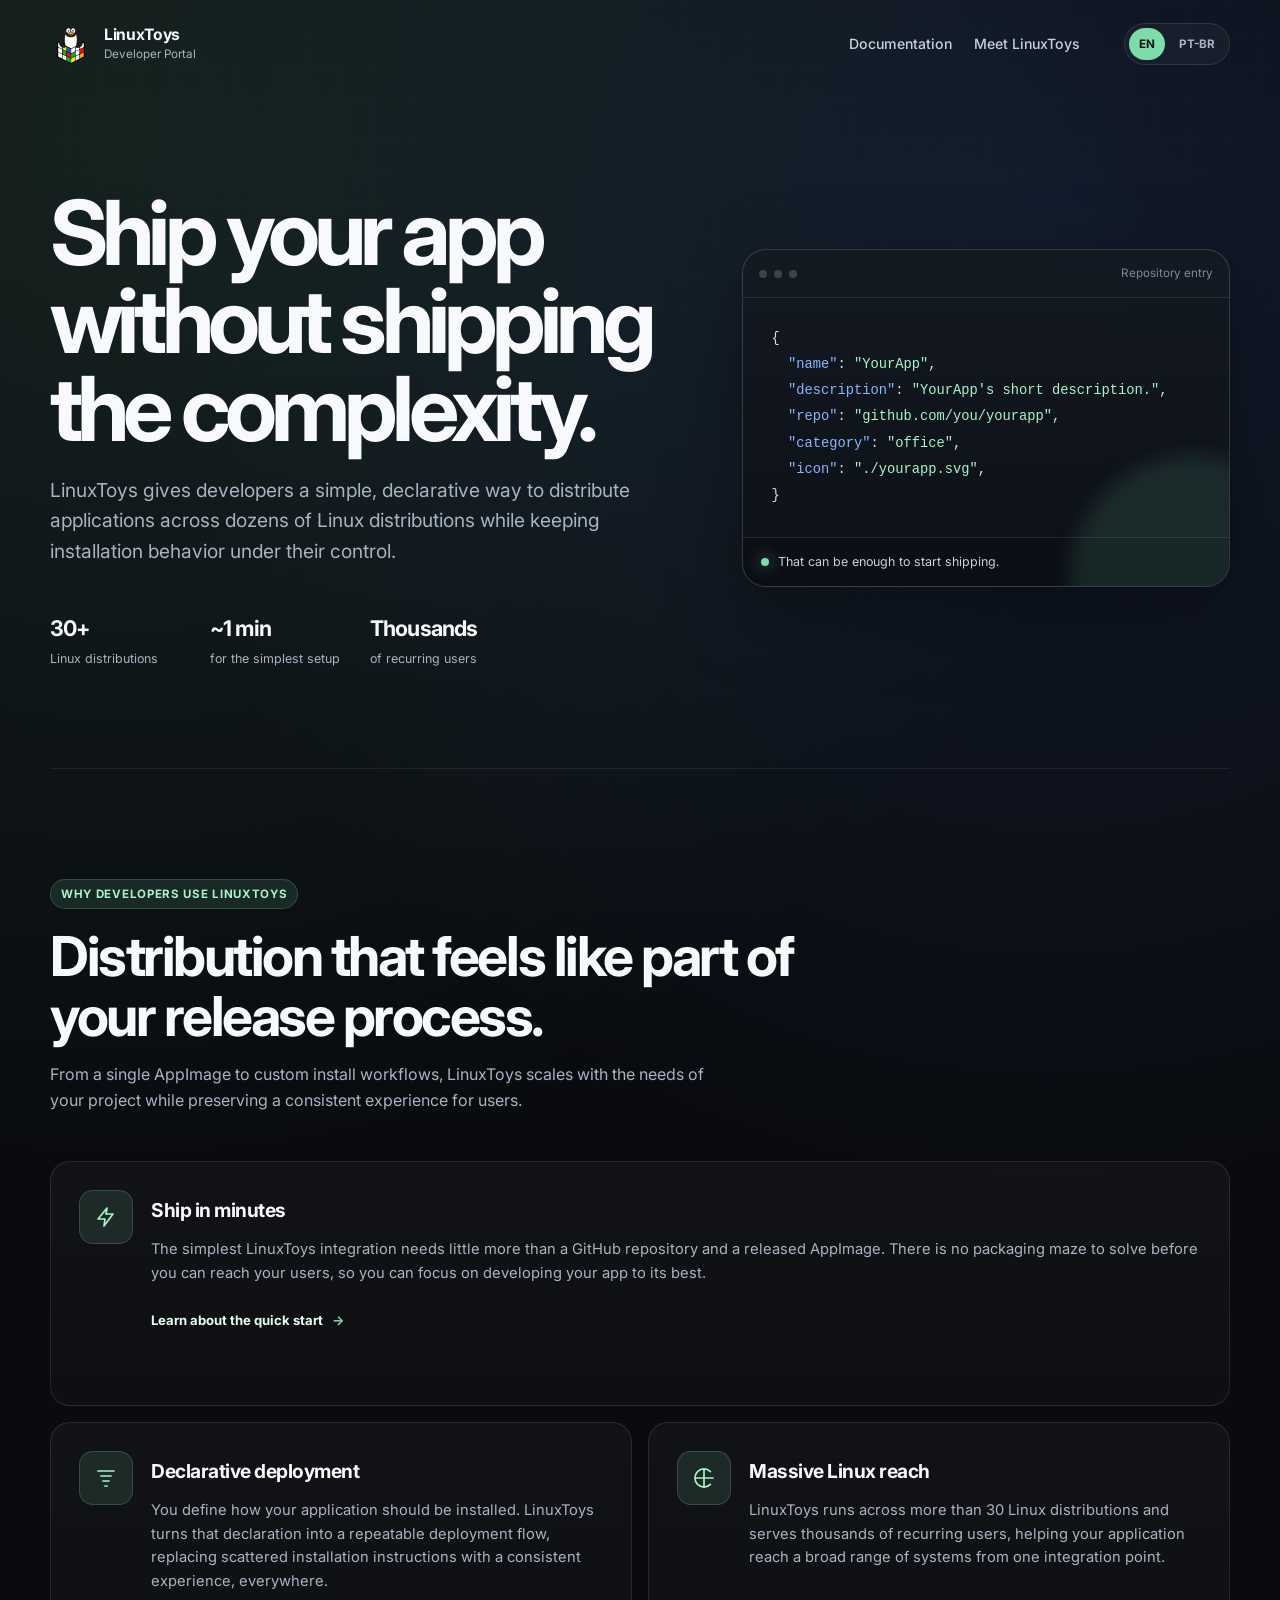
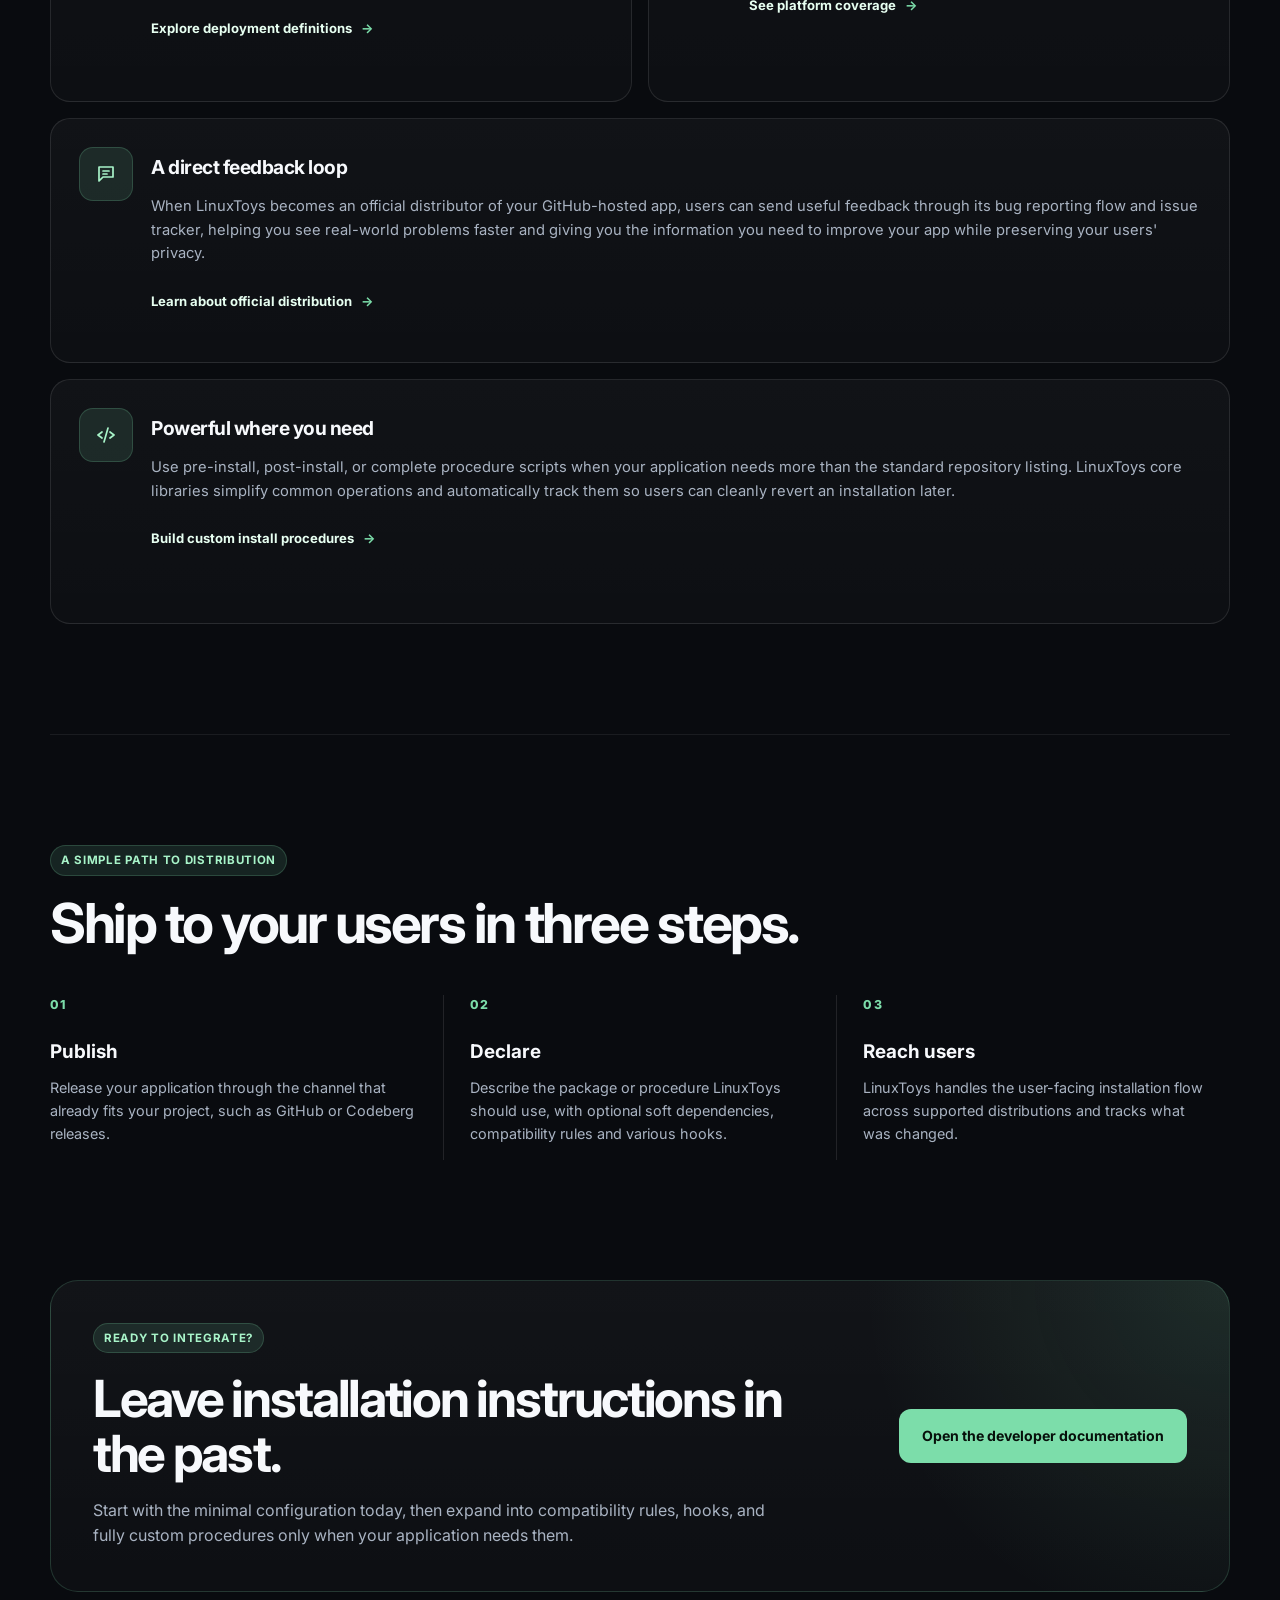
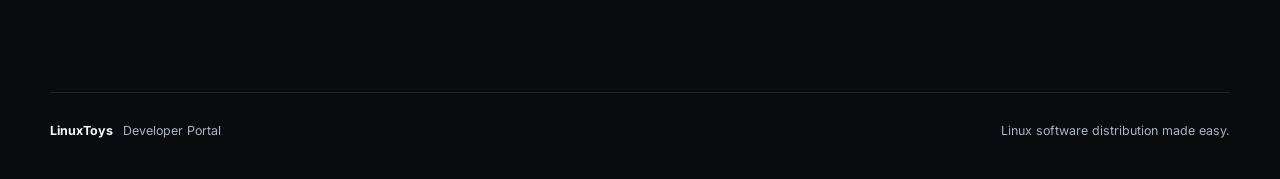
==== index.html @ 34421b04 "add github button" ====
<!DOCTYPE html>

<html lang="en">
<head>
<meta charset="utf-8"/>
<meta content="width=device-width, initial-scale=1.0" name="viewport"/>
<meta content="Ship your Linux application through LinuxToys with a fast, declarative, cross-distro distribution workflow." name="description"/>

<meta property="og:image" content="https://dev.linux.toys/assets/card.webp">
<meta property="og:image:type" content="image/webp">
<meta property="og:image:alt" content="LinuxToys Developer Portal">

<meta name="twitter:card" content="summary_large_image">
<meta name="twitter:image" content="https://dev.linux.toys/assets/card.webp">
<meta name="twitter:image:alt" content="LinuxToys Developer Portal">

<meta content="#0a0c10" name="theme-color"/>
<title>LinuxToys for Developers</title>
<link href="https://fonts.googleapis.com" rel="preconnect"/>
<link crossorigin="" href="https://fonts.gstatic.com" rel="preconnect"/>
<link href="https://fonts.googleapis.com/css2?family=Inter:wght@400;500;600;700;800&amp;display=swap" rel="stylesheet"/>
<link href="assets/linuxtoys.svg" rel="icon" type="image/svg+xml"/>
<link href="home/styles.css" rel="stylesheet">
<script>
    (() => {
      const saved = localStorage.getItem("linuxtoys-dev-lang");
      const browserLanguages = navigator.languages?.length ? navigator.languages : [navigator.language];
      const prefersPortuguese = browserLanguages.some(lang => lang?.toLowerCase().startsWith("pt"));
      if (saved === "pt-BR" || (!saved && prefersPortuguese)) {
        location.replace("index.pt-BR.html" + location.search + location.hash);
      }
    })();
  </script>
</link><meta content="website" property="og:type"/><meta content="LinuxToys Developer Portal" property="og:site_name"/><meta content="LinuxToys for Developers" property="og:title"/><meta content="Ship your Linux application through LinuxToys with a fast, declarative, cross-distro distribution workflow." property="og:description"/><meta content="https://dev.linux.toys/" property="og:url"/><meta content="en_US" property="og:locale"/><meta content="pt_BR" property="og:locale:alternate"/><meta content="summary" name="twitter:card"/><meta content="LinuxToys for Developers" name="twitter:title"/><meta content="Ship your Linux application through LinuxToys with a fast, declarative, cross-distro distribution workflow." name="twitter:description"/><link href="https://dev.linux.toys/" rel="canonical"/><link href="https://dev.linux.toys/" hreflang="en" rel="alternate"/><link href="https://dev.linux.toys/index.pt-BR.html" hreflang="pt-BR" rel="alternate"/><link href="https://dev.linux.toys/" hreflang="x-default" rel="alternate"/><script type="application/ld+json">{
  "@context": "https://schema.org",
  "@graph": [
    {
      "@type": "Organization",
      "@id": "https://dev.linux.toys/#organization",
      "name": "LinuxToys",
      "url": "https://dev.linux.toys/",
      "logo": {
        "@type": "ImageObject",
        "url": "https://dev.linux.toys/assets/linuxtoys.svg"
      }
    },
    {
      "@type": "WebSite",
      "@id": "https://dev.linux.toys/#website",
      "url": "https://dev.linux.toys/",
      "name": "LinuxToys for Developers",
      "description": "Ship your Linux application through LinuxToys with a fast, declarative, cross-distro distribution workflow.",
      "inLanguage": "en",
      "publisher": {
        "@id": "https://dev.linux.toys/#organization"
      }
    }
  ]
}</script></head>
<body>
<div class="page-shell">
<header class="site-header">
<a aria-label="LinuxToys Developer Portal home" class="brand" href="#top">
<img alt="" aria-hidden="true" class="brand-logo" src="assets/linuxtoys.svg"/>
<span class="brand-copy">
<strong>LinuxToys</strong>
<span data-i18n="brandPortal">Developer Portal</span>
</span>
</a>
<div class="header-actions">
<a class="header-link" data-i18n="navStart" href="documentation.html">Get started</a>
<a class="header-link" data-i18n="navMainsite" href="https://linux.toys">Meet LinuxToys</a>
        <a
          class="github-button"
          href="https://github.com/psygreg/linuxtoys"
          target="_blank"
          rel="noopener noreferrer"
          aria-label="LinuxToys on GitHub"
          title="GitHub"
        >
          <svg viewBox="0 0 24 24" aria-hidden="true">
            <path d="M12 .7A11.5 11.5 0 0 0 8.36 23.1c.58.1.79-.25.79-.56v-2.02c-3.22.7-3.9-1.37-3.9-1.37-.52-1.34-1.29-1.7-1.29-1.7-1.05-.72.08-.71.08-.71 1.16.08 1.77 1.2 1.77 1.2 1.03 1.77 2.7 1.26 3.36.96.1-.75.4-1.26.74-1.55-2.57-.29-5.27-1.29-5.27-5.72 0-1.27.45-2.3 1.2-3.12-.12-.3-.52-1.48.11-3.08 0 0 .97-.31 3.17 1.19a10.98 10.98 0 0 1 5.78 0c2.2-1.5 3.17-1.19 3.17-1.19.63 1.6.23 2.78.11 3.08.75.82 1.2 1.85 1.2 3.12 0 4.45-2.71 5.42-5.29 5.71.42.36.79 1.07.79 2.16v3.04c0 .31.21.67.8.56A11.5 11.5 0 0 0 12 .7Z"/>
          </svg>
        </a>
<div aria-label="Language selector" class="language-switcher" role="group">
<button aria-pressed="true" class="lang-button active" data-lang="en" type="button">EN</button>
<button aria-pressed="false" class="lang-button" data-lang="pt-BR" type="button">PT-BR</button>
</div>
</div>
</header>
<main id="top">
<section class="hero">
<div class="hero-copy">
<h1 data-i18n="heroTitle">Ship your app without shipping the complexity.</h1>
<p class="hero-lead" data-i18n="heroLead">LinuxToys gives developers a simple, declarative way to distribute applications across dozens of Linux distributions while keeping installation behavior under their control.</p>
<div aria-label="LinuxToys developer highlights" class="hero-stats">
<div class="stat">
<strong>30+</strong>
<span data-i18n="statDistros">Linux distributions</span>
</div>
<div class="stat">
<strong data-i18n="statTimeValue">~1 min</strong>
<span data-i18n="statTime">for the simplest setup</span>
</div>
<div class="stat">
<strong data-i18n="statUsersValue">Thousands</strong>
<span data-i18n="statUsers">of recurring users</span>
</div>
</div>
</div>
<div aria-label="Example developer configuration" class="hero-panel">
<div class="panel-topbar">
<span></span><span></span><span></span>
<div data-i18n="panelLabel">Repository entry</div>
</div>
<pre><code>{
  <span class="key">"name"</span>: <span class="value">"YourApp"</span>,
  <span class="key">"description"</span>: <span class="value">"YourApp's short description."</span>,
  <span class="key">"repo"</span>: <span class="value">"github.com/you/yourapp"</span>,
  <span class="key">"category"</span>: <span class="value">"office"</span>,
  <span class="key">"icon"</span>: <span class="value">"./yourapp.svg"</span>,
}</code></pre>
<div class="panel-note">
<span aria-hidden="true" class="status-dot"></span>
<span data-i18n="panelNote">That can be enough to start shipping.</span>
</div>
</div>
</section>
<section class="section intro-section" id="features">
<div class="section-heading">
<div class="eyebrow" data-i18n="featuresEyebrow">Why developers use LinuxToys</div>
<h2 data-i18n="featuresTitle">Distribution that feels like part of your release process.</h2>
<p data-i18n="featuresLead">From a single AppImage to custom install workflows, LinuxToys scales with the needs of your project while preserving a consistent experience for users.</p>
</div>
<div class="feature-grid">
<article class="feature-card feature-card-wide">
<div aria-hidden="true" class="feature-icon">
<svg viewbox="0 0 24 24"><path d="M13 3 4 14h7l-1 7 9-12h-7l1-6Z"></path></svg>
</div>
<div>
<h3 data-i18n="easyTitle">Ship in minutes</h3>
<p data-i18n="easyText">The simplest LinuxToys integration needs little more than a GitHub repository and a released AppImage. There is no packaging maze to solve before you can reach users.</p>
<a class="feature-link" href="repositorylists.html#minimal-examples"><span data-i18n="easyLink">Learn about the quick start</span><span aria-hidden="true">→</span></a>
</div>
</article>
<article class="feature-card">
<div aria-hidden="true" class="feature-icon">
<svg viewbox="0 0 24 24"><path d="M4 5h16M7 10h10M9 15h6M11 20h2"></path></svg>
</div>
<div>
<h3 data-i18n="declarativeTitle">Declarative deployment</h3>
<p data-i18n="declarativeText">You define how your application should be installed. LinuxToys turns that declaration into a repeatable deployment flow, replacing scattered installation instructions with a consistent experience.</p>
<a class="feature-link" href="documentation.html#declarative-deployment"><span data-i18n="declarativeLink">Explore deployment definitions</span><span aria-hidden="true">→</span></a>
</div>
</article>
<article class="feature-card">
<div aria-hidden="true" class="feature-icon">
<svg viewbox="0 0 24 24"><path d="M12 3v18M3 12h18M5.6 5.6a9 9 0 0 0 12.8 12.8M18.4 5.6A9 9 0 0 0 5.6 18.4"></path></svg>
</div>
<div>
<h3 data-i18n="reachTitle">Massive Linux reach</h3>
<p data-i18n="reachText">LinuxToys runs across more than 30 Linux distributions and serves thousands of recurring users, helping your application reach a broad range of systems from one integration point.</p>
<a class="feature-link" href="documentation.html#multi-distro"><span data-i18n="reachLink">See platform coverage</span><span aria-hidden="true">→</span></a>
</div>
</article>
<article class="feature-card feature-card-wide">
<div aria-hidden="true" class="feature-icon">
<svg viewbox="0 0 24 24"><path d="M5 5h14v10H9l-4 4V5Zm4 4h6m-6 3h4"></path></svg>
</div>
<div>
<h3 data-i18n="feedbackTitle">A direct feedback loop</h3>
<p data-i18n="feedbackText">When LinuxToys becomes an official distributor of your GitHub-hosted app, users can send useful reports through its bug reporting flow and issue tracker, helping upstream developers see real-world problems faster.</p>
<a class="feature-link" href="documentation.html#official-support"><span data-i18n="feedbackLink">Learn about official distribution</span><span aria-hidden="true">→</span></a>
</div>
</article>
<article class="feature-card feature-card-wide">
<div aria-hidden="true" class="feature-icon">
<svg viewbox="0 0 24 24"><path d="m8 9-4 3 4 3m8-6 4 3-4 3M14 5l-4 14"></path></svg>
</div>
<div>
<h3 data-i18n="scriptsTitle">Powerful when you need custom logic</h3>
<p data-i18n="scriptsText">Use pre-install, post-install, or complete procedure scripts when your application needs more than a package download. LinuxToys core libraries simplify common operations and automatically track them so users can cleanly revert an installation later.</p>
<a class="feature-link" href="corelibraries.html"><span data-i18n="scriptsLink">Build custom install procedures</span><span aria-hidden="true">→</span></a>
</div>
</article>
</div>
</section>
<section class="section workflow-section" id="how-it-works">
<div class="section-heading compact">
<div class="eyebrow" data-i18n="workflowEyebrow">A simple path to distribution</div>
<h2 data-i18n="workflowTitle">From release to LinuxToys in three steps.</h2>
</div>
<div class="steps">
<div class="step">
<div class="step-number">01</div>
<h3 data-i18n="step1Title">Publish</h3>
<p data-i18n="step1Text">Release your application through the channel that already fits your project, such as GitHub Releases.</p>
</div>
<div aria-hidden="true" class="step-divider"></div>
<div class="step">
<div class="step-number">02</div>
<h3 data-i18n="step2Title">Declare</h3>
<p data-i18n="step2Text">Describe the package or procedure LinuxToys should use, with optional compatibility rules and hooks.</p>
</div>
<div aria-hidden="true" class="step-divider"></div>
<div class="step">
<div class="step-number">03</div>
<h3 data-i18n="step3Title">Reach users</h3>
<p data-i18n="step3Text">LinuxToys handles the user-facing installation flow across supported distributions and tracks what was changed.</p>
</div>
</div>
</section>
<section class="cta-section">
<div>
<div class="eyebrow" data-i18n="ctaEyebrow">Ready to integrate?</div>
<h2 data-i18n="ctaTitle">Your Linux distribution story can start with one file.</h2>
<p data-i18n="ctaText">Start with the minimal configuration today, then expand into compatibility rules, hooks, and fully custom procedures only when your application needs them.</p>
</div>
<a class="button button-primary button-large" data-i18n="ctaButton" href="documentation.html">Open the developer quick start</a>
</section>
</main>
<footer class="site-footer">
<div>
<strong>LinuxToys</strong>
<span data-i18n="footerTagline">Developer Portal</span>
</div>
<p data-i18n="footerText">A simpler way to ship software across Linux.</p>
</footer>
</div>
<script>
    document.querySelectorAll(".lang-button").forEach(button => {
      button.addEventListener("click", event => {
        const requested = button.dataset.lang;
        const target = requested === "pt-BR" ? "index.pt-BR.html" : "index.html";
        const current = "index.html";
        if (target === current) return;
        event.preventDefault();
        event.stopImmediatePropagation();
        localStorage.setItem("linuxtoys-dev-lang", requested);
        location.href = target + location.search + location.hash;
      }, true);
    });
  </script>
<script src="home/script.js"></script>
</body>
</html>
---- home/styles.css ----
:root {
  color-scheme: dark;
  --bg: #090b0f;
  --bg-soft: #0f1319;
  --panel: rgba(18, 23, 31, 0.78);
  --panel-strong: #141a22;
  --border: rgba(255, 255, 255, 0.10);
  --border-strong: rgba(255, 255, 255, 0.16);
  --text: #f7f9fc;
  --muted: #a9b3c2;
  --accent: #7cddaa;
  --accent-strong: #a8f4c9;
  --accent-soft: rgba(124, 221, 170, 0.12);
  --blue: #87b7ff;
  --shadow: 0 24px 80px rgba(0, 0, 0, 0.35);
  --radius-xl: 28px;
  --radius-lg: 20px;
  --radius-md: 14px;
}

* { box-sizing: border-box; }

html {
  scroll-behavior: smooth;
  background: var(--bg);
}

body {
  margin: 0;
  min-width: 320px;
  font-family: "Inter", system-ui, -apple-system, BlinkMacSystemFont, "Segoe UI", sans-serif;
  color: var(--text);
  background:
    radial-gradient(circle at 82% 8%, rgba(80, 140, 255, 0.12), transparent 28%),
    radial-gradient(circle at 10% 4%, rgba(124, 221, 170, 0.11), transparent 30%),
    var(--bg);
  line-height: 1.6;
}

body::before {
  content: "";
  position: fixed;
  inset: 0;
  pointer-events: none;
  background-image: linear-gradient(rgba(255,255,255,.018) 1px, transparent 1px), linear-gradient(90deg, rgba(255,255,255,.018) 1px, transparent 1px);
  background-size: 34px 34px;
  mask-image: linear-gradient(to bottom, rgba(0,0,0,.65), transparent 78%);
}

a { color: inherit; text-decoration: none; }
button, a { -webkit-tap-highlight-color: transparent; }

.page-shell {
  width: min(1180px, calc(100% - 40px));
  margin: 0 auto;
}

.site-header {
  min-height: 88px;
  display: flex;
  align-items: center;
  justify-content: space-between;
  gap: 24px;
  position: relative;
  z-index: 10;
}

.brand {
  display: inline-flex;
  align-items: center;
  gap: 12px;
}

.brand-mark {
  display: grid;
  place-items: center;
  width: 42px;
  height: 42px;
  border: 1px solid rgba(124, 221, 170, .45);
  border-radius: 12px;
  background: linear-gradient(145deg, rgba(124,221,170,.16), rgba(135,183,255,.07));
  color: var(--accent-strong);
  font-weight: 800;
  letter-spacing: -0.06em;
}

.brand-copy {
  display: flex;
  flex-direction: column;
  line-height: 1.15;
}

.brand-copy strong { font-size: .98rem; letter-spacing: -0.02em; }
.brand-copy span { margin-top: 4px; color: var(--muted); font-size: .73rem; }

.header-actions {
  display: flex;
  align-items: center;
  gap: 22px;
}

.header-link {
  color: #c8d0dc;
  font-size: .88rem;
  font-weight: 500;
  transition: color .2s ease;
}

.header-link:hover { color: #fff; }

.language-switcher {
  display: flex;
  gap: 4px;
  padding: 4px;
  border: 1px solid var(--border);
  background: rgba(255,255,255,.035);
  border-radius: 999px;
}

.lang-button {
  border: 0;
  border-radius: 999px;
  padding: 7px 10px;
  background: transparent;
  color: var(--muted);
  font: inherit;
  font-size: .73rem;
  font-weight: 700;
  cursor: pointer;
}

.lang-button.active {
  color: #0a110d;
  background: var(--accent);
}

.hero {
  display: grid;
  grid-template-columns: minmax(0, 1.12fr) minmax(370px, .88fr);
  gap: 72px;
  align-items: center;
  min-height: 680px;
  padding: 70px 0 90px;
}

.hero-copy { max-width: 700px; }
.eyebrow {
  display: inline-flex;
  align-items: center;
  min-height: 29px;
  padding: 5px 10px;
  border: 1px solid rgba(124,221,170,.2);
  border-radius: 999px;
  color: var(--accent-strong);
  background: var(--accent-soft);
  font-size: .72rem;
  font-weight: 700;
  letter-spacing: .06em;
  text-transform: uppercase;
}

h1, h2, h3, p { margin-top: 0; }

h1 {
  margin: 24px 0 22px;
  max-width: 760px;
  font-size: clamp(3rem, 7vw, 5.6rem);
  line-height: .98;
  letter-spacing: -.065em;
}

.hero-lead {
  max-width: 670px;
  margin-bottom: 30px;
  color: var(--muted);
  font-size: clamp(1rem, 1.8vw, 1.2rem);
}

.hero-actions { display: flex; flex-wrap: wrap; gap: 12px; }

.button {
  display: inline-flex;
  align-items: center;
  justify-content: center;
  min-height: 48px;
  padding: 0 18px;
  border: 1px solid transparent;
  border-radius: 12px;
  font-size: .88rem;
  font-weight: 700;
  transition: transform .2s ease, background .2s ease, border-color .2s ease;
}

.button:hover { transform: translateY(-2px); }
.button-primary { color: #07100b; background: var(--accent); }
.button-primary:hover { background: var(--accent-strong); }
.button-secondary { color: #eef3f8; background: rgba(255,255,255,.045); border-color: var(--border); }
.button-secondary:hover { background: rgba(255,255,255,.075); border-color: var(--border-strong); }
.button-large { min-height: 54px; padding: 0 22px; }

.hero-stats {
  display: flex;
  flex-wrap: wrap;
  gap: 28px;
  margin-top: 44px;
}

.stat { min-width: 132px; }
.stat strong { display: block; font-size: 1.35rem; letter-spacing: -.04em; }
.stat span { color: var(--muted); font-size: .78rem; }

.hero-panel {
  position: relative;
  overflow: hidden;
  border: 1px solid var(--border-strong);
  border-radius: 24px;
  background: linear-gradient(180deg, rgba(20, 26, 34, .95), rgba(12, 16, 22, .92));
  box-shadow: var(--shadow);
}

.hero-panel::before {
  content: "";
  position: absolute;
  width: 250px;
  height: 250px;
  right: -90px;
  bottom: -120px;
  border-radius: 50%;
  background: rgba(124, 221, 170, .12);
  filter: blur(10px);
}

.panel-topbar {
  display: flex;
  align-items: center;
  gap: 7px;
  min-height: 48px;
  padding: 0 16px;
  border-bottom: 1px solid var(--border);
  color: #7f8997;
  font-size: .73rem;
}

.panel-topbar > span { width: 8px; height: 8px; border-radius: 50%; background: rgba(255,255,255,.18); }
.panel-topbar div { margin-left: auto; }

pre {
  margin: 0;
  padding: 28px;
  overflow-x: auto;
  color: #d7dde7;
  font-size: .86rem;
  line-height: 1.9;
}

code { font-family: "SFMono-Regular", Consolas, "Liberation Mono", monospace; }
.key { color: var(--blue); }
.value { color: var(--accent-strong); }

.panel-note {
  display: flex;
  align-items: center;
  gap: 9px;
  padding: 14px 18px;
  border-top: 1px solid var(--border);
  color: #c9d2dd;
  font-size: .78rem;
  background: rgba(0,0,0,.11);
}

.status-dot { width: 8px; height: 8px; border-radius: 50%; background: var(--accent); box-shadow: 0 0 16px rgba(124,221,170,.7); }

.section { padding: 110px 0; border-top: 1px solid rgba(255,255,255,.07); }
.section-heading { max-width: 760px; margin-bottom: 48px; }
.section-heading.compact { margin-bottom: 42px; }
.section-heading h2, .cta-section h2 {
  margin: 18px 0 16px;
  font-size: clamp(2rem, 4.3vw, 3.5rem);
  line-height: 1.08;
  letter-spacing: -.045em;
}
.section-heading p, .cta-section p { color: var(--muted); max-width: 680px; }

.feature-grid {
  display: grid;
  grid-template-columns: repeat(2, minmax(0, 1fr));
  gap: 16px;
}

.feature-card {
  display: grid;
  grid-template-columns: 54px 1fr;
  gap: 18px;
  min-height: 280px;
  padding: 28px;
  border: 1px solid var(--border);
  border-radius: var(--radius-lg);
  background: linear-gradient(180deg, rgba(255,255,255,.035), rgba(255,255,255,.018));
  transition: transform .22s ease, border-color .22s ease, background .22s ease;
}

.feature-card:hover {
  transform: translateY(-4px);
  border-color: rgba(124, 221, 170, .25);
  background: linear-gradient(180deg, rgba(124,221,170,.045), rgba(255,255,255,.02));
}

.feature-card-wide { grid-column: span 2; min-height: 245px; }

.feature-icon {
  display: grid;
  place-items: center;
  width: 54px;
  height: 54px;
  border: 1px solid rgba(124,221,170,.2);
  border-radius: 14px;
  background: var(--accent-soft);
}

.feature-icon svg { width: 24px; height: 24px; fill: none; stroke: var(--accent-strong); stroke-width: 1.7; stroke-linecap: round; stroke-linejoin: round; }
.feature-card h3 { margin: 5px 0 12px; font-size: 1.2rem; letter-spacing: -.025em; }
.feature-card p { color: var(--muted); font-size: .92rem; }

.feature-link {
  display: inline-flex;
  gap: 9px;
  align-items: center;
  margin-top: 10px;
  color: #e7fff1;
  font-size: .82rem;
  font-weight: 700;
}
.feature-link span:last-child { color: var(--accent); transition: transform .2s ease; }
.feature-link:hover span:last-child { transform: translateX(4px); }

.workflow-section { padding-bottom: 100px; }
.steps {
  display: grid;
  grid-template-columns: 1fr auto 1fr auto 1fr;
  align-items: stretch;
}
.step { padding: 0 26px 0 0; }
.step:not(:first-child) { padding-left: 26px; }
.step-number { margin-bottom: 22px; color: var(--accent); font-weight: 800; font-size: .77rem; letter-spacing: .12em; }
.step h3 { margin-bottom: 9px; font-size: 1.18rem; }
.step p { color: var(--muted); font-size: .9rem; }
.step-divider { width: 1px; background: var(--border); }

.cta-section {
  display: grid;
  grid-template-columns: 1fr auto;
  gap: 40px;
  align-items: center;
  margin: 20px 0 100px;
  padding: 42px;
  border: 1px solid rgba(124,221,170,.18);
  border-radius: var(--radius-xl);
  background:
    radial-gradient(circle at 100% 0%, rgba(124,221,170,.12), transparent 30%),
    linear-gradient(180deg, rgba(255,255,255,.04), rgba(255,255,255,.02));
}
.cta-section h2 { max-width: 760px; font-size: clamp(2rem, 4vw, 3.2rem); }
.cta-section p { margin-bottom: 0; }

.site-footer {
  display: flex;
  justify-content: space-between;
  gap: 24px;
  padding: 28px 0 38px;
  border-top: 1px solid var(--border);
  color: var(--muted);
  font-size: .78rem;
}
.site-footer div { display: flex; gap: 10px; }
.site-footer strong { color: var(--text); }
.site-footer p { margin: 0; }

@media (max-width: 900px) {
  .site-header { min-height: 78px; }
  .header-link { display: none; }
  .hero { grid-template-columns: 1fr; gap: 48px; min-height: auto; padding-top: 70px; }
  .hero-panel { max-width: 640px; }
  .feature-grid { grid-template-columns: 1fr; }
  .feature-card-wide { grid-column: span 1; }
  .steps { grid-template-columns: 1fr; gap: 0; }
  .step { padding: 26px 0 !important; }
  .step-divider { width: 100%; height: 1px; }
  .cta-section { grid-template-columns: 1fr; }
  .cta-section .button { justify-self: start; }
}

@media (max-width: 620px) {
  .page-shell { width: min(100% - 28px, 1180px); }
  .brand-copy span { display: none; }
  .header-actions { gap: 10px; }
  .hero { padding: 55px 0 72px; }
  h1 { font-size: clamp(2.7rem, 13.5vw, 4.2rem); }
  .hero-actions { flex-direction: column; }
  .hero-actions .button { width: 100%; }
  .hero-stats { display: grid; grid-template-columns: repeat(3, 1fr); gap: 14px; }
  .stat { min-width: 0; }
  .stat strong { font-size: 1.05rem; }
  .stat span { font-size: .68rem; line-height: 1.35; display: block; margin-top: 4px; }
  pre { padding: 20px; font-size: .72rem; }
  .section { padding: 78px 0; }
  .feature-card, .feature-card-wide { grid-template-columns: 1fr; min-height: 0; padding: 23px; }
  .feature-icon { width: 48px; height: 48px; }
  .cta-section { padding: 28px; margin-bottom: 72px; }
  .cta-section .button { width: 100%; }
  .site-footer { flex-direction: column; }
}

@media (prefers-reduced-motion: reduce) {
  html { scroll-behavior: auto; }
  *, *::before, *::after { transition: none !important; }
}

.brand-logo {
  width: 42px;
  height: 42px;
  object-fit: contain;
  flex-shrink: 0;
}
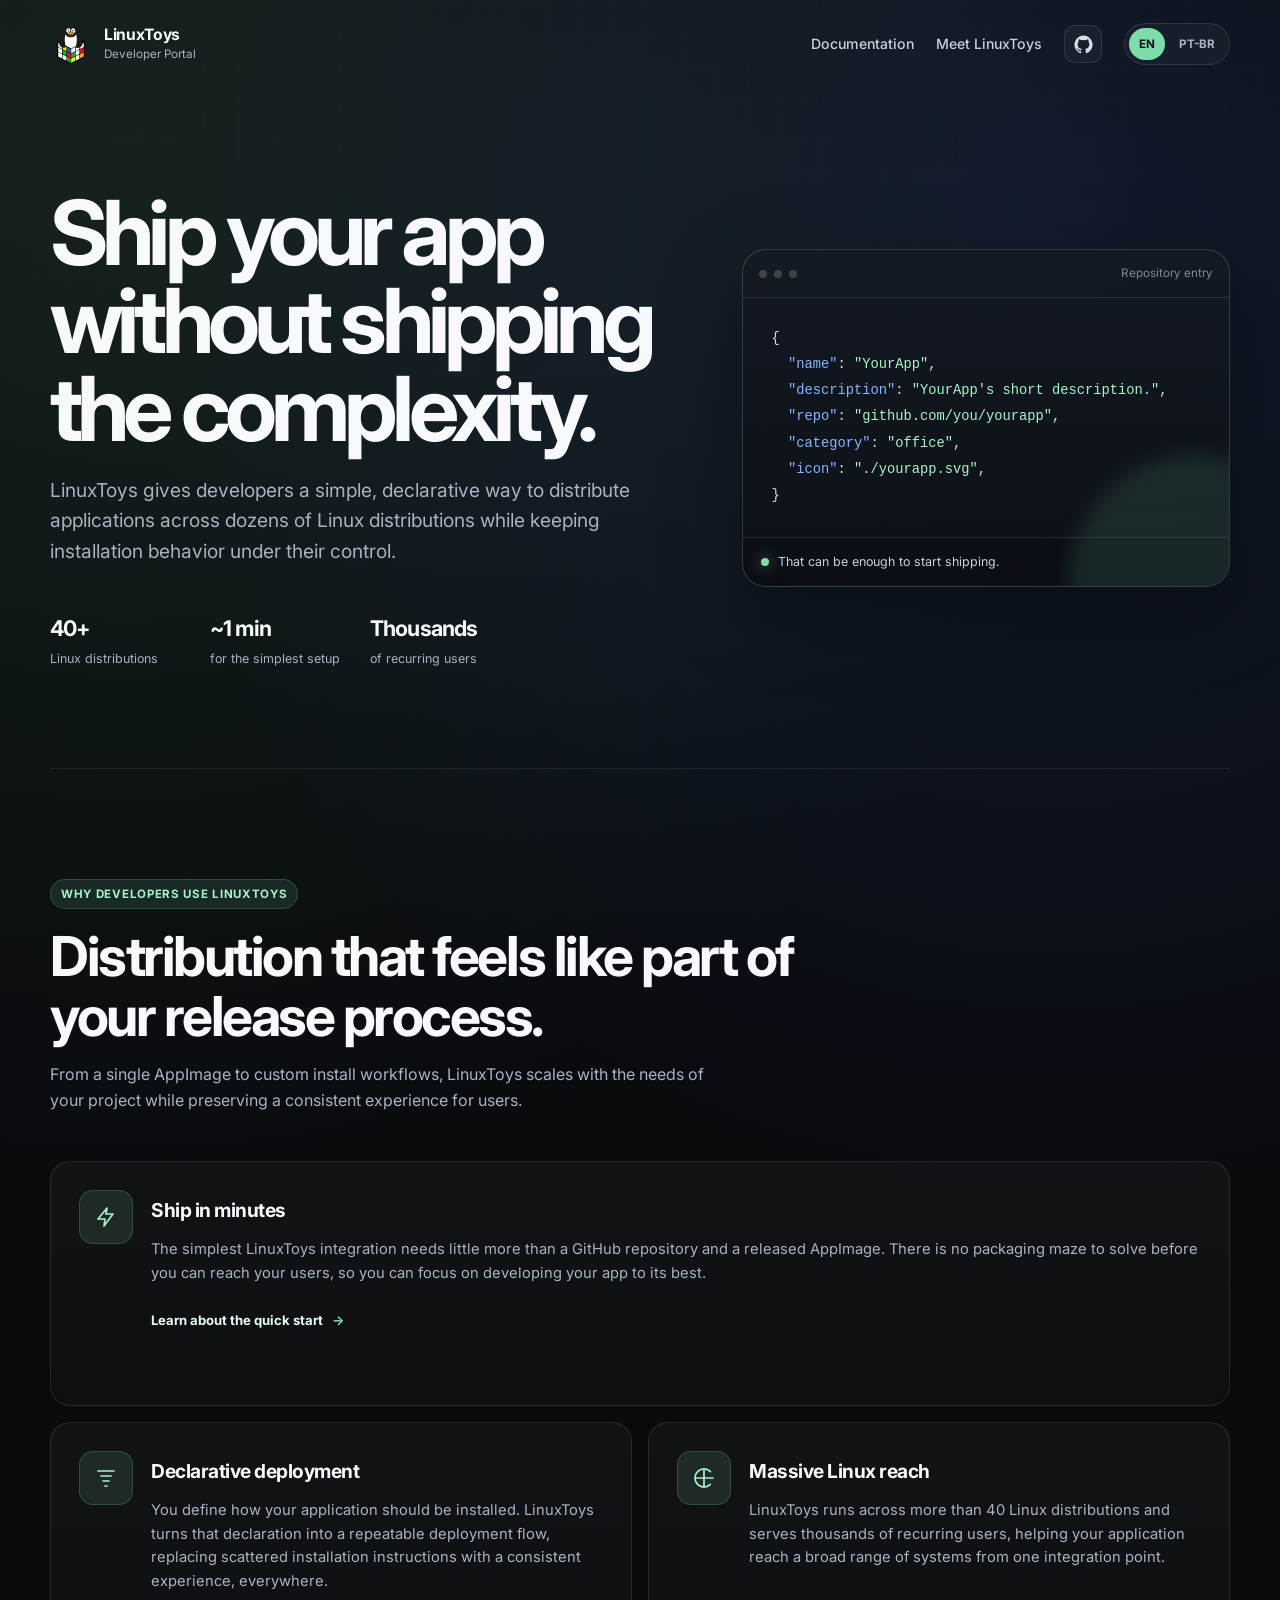
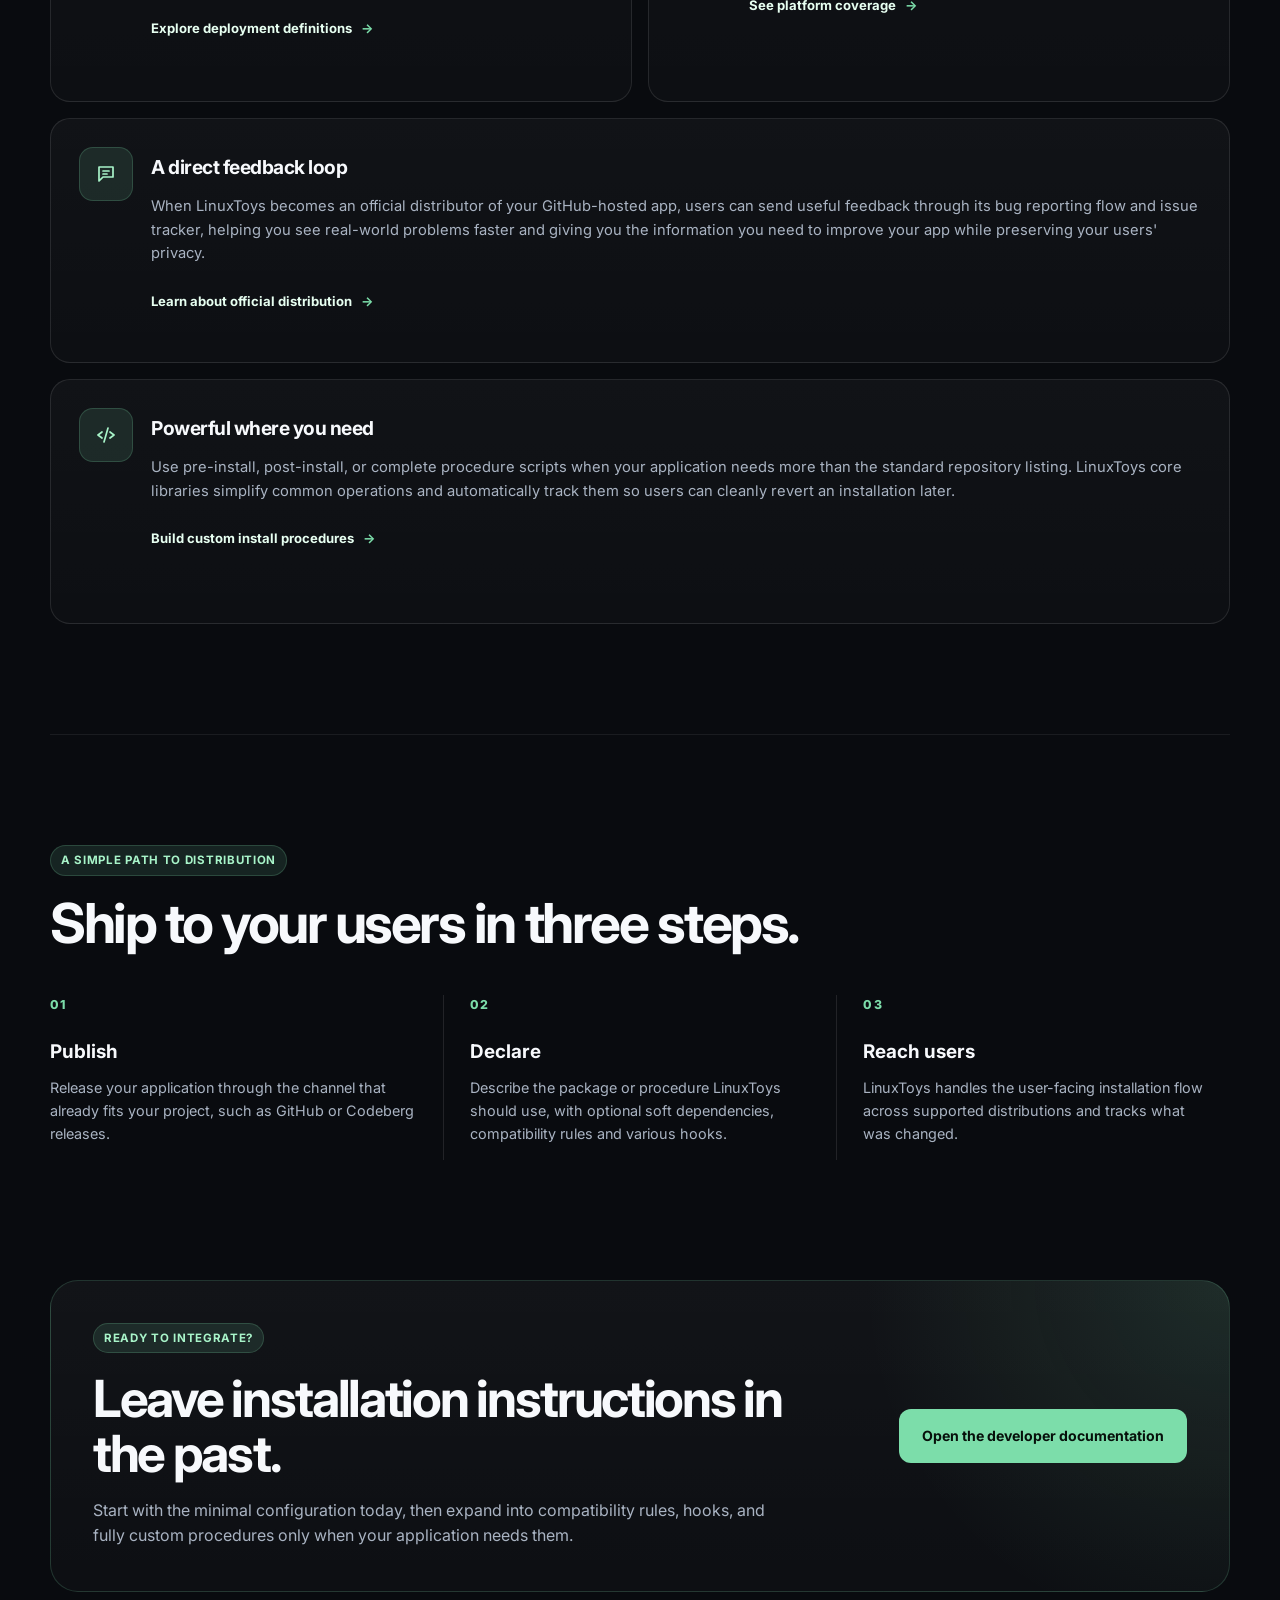
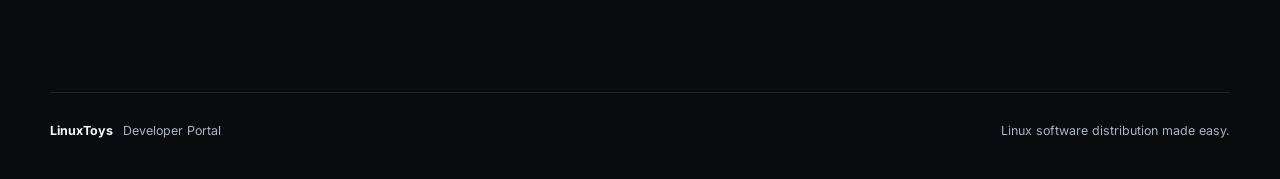
==== commit 624853ba: "update compat number" ====
--- a/index.html
+++ b/index.html
@@ -95,7 +95,7 @@
 <p class="hero-lead" data-i18n="heroLead">LinuxToys gives developers a simple, declarative way to distribute applications across dozens of Linux distributions while keeping installation behavior under their control.</p>
 <div aria-label="LinuxToys developer highlights" class="hero-stats">
 <div class="stat">
-<strong>30+</strong>
+<strong>40+</strong>
 <span data-i18n="statDistros">Linux distributions</span>
 </div>
 <div class="stat">
@@ -159,7 +159,7 @@
 </div>
 <div>
 <h3 data-i18n="reachTitle">Massive Linux reach</h3>
-<p data-i18n="reachText">LinuxToys runs across more than 30 Linux distributions and serves thousands of recurring users, helping your application reach a broad range of systems from one integration point.</p>
+<p data-i18n="reachText">LinuxToys runs across more than 40 Linux distributions and serves thousands of recurring users, helping your application reach a broad range of systems from one integration point.</p>
 <a class="feature-link" href="documentation.html#multi-distro"><span data-i18n="reachLink">See platform coverage</span><span aria-hidden="true">→</span></a>
 </div>
 </article>
--- a/home/styles.css
+++ b/home/styles.css
@@ -420,4 +420,35 @@
   height: 42px;
   object-fit: contain;
   flex-shrink: 0;
+}
+
+.github-button {
+  display: grid;
+  place-items: center;
+  width: 38px;
+  height: 38px;
+  flex: 0 0 auto;
+  border: 1px solid var(--border);
+  border-radius: 11px;
+  color: #d8dee8;
+  background: rgba(255,255,255,.035);
+  transition:
+    transform .2s ease,
+    color .2s ease,
+    border-color .2s ease,
+    background .2s ease;
+}
+
+.github-button:hover {
+  transform: translateY(-2px);
+  color: #fff;
+  border-color: var(--border-strong);
+  background: rgba(255,255,255,.07);
+}
+
+.github-button svg {
+  width: 19px;
+  height: 19px;
+  fill: currentColor;
+  stroke: none;
 }
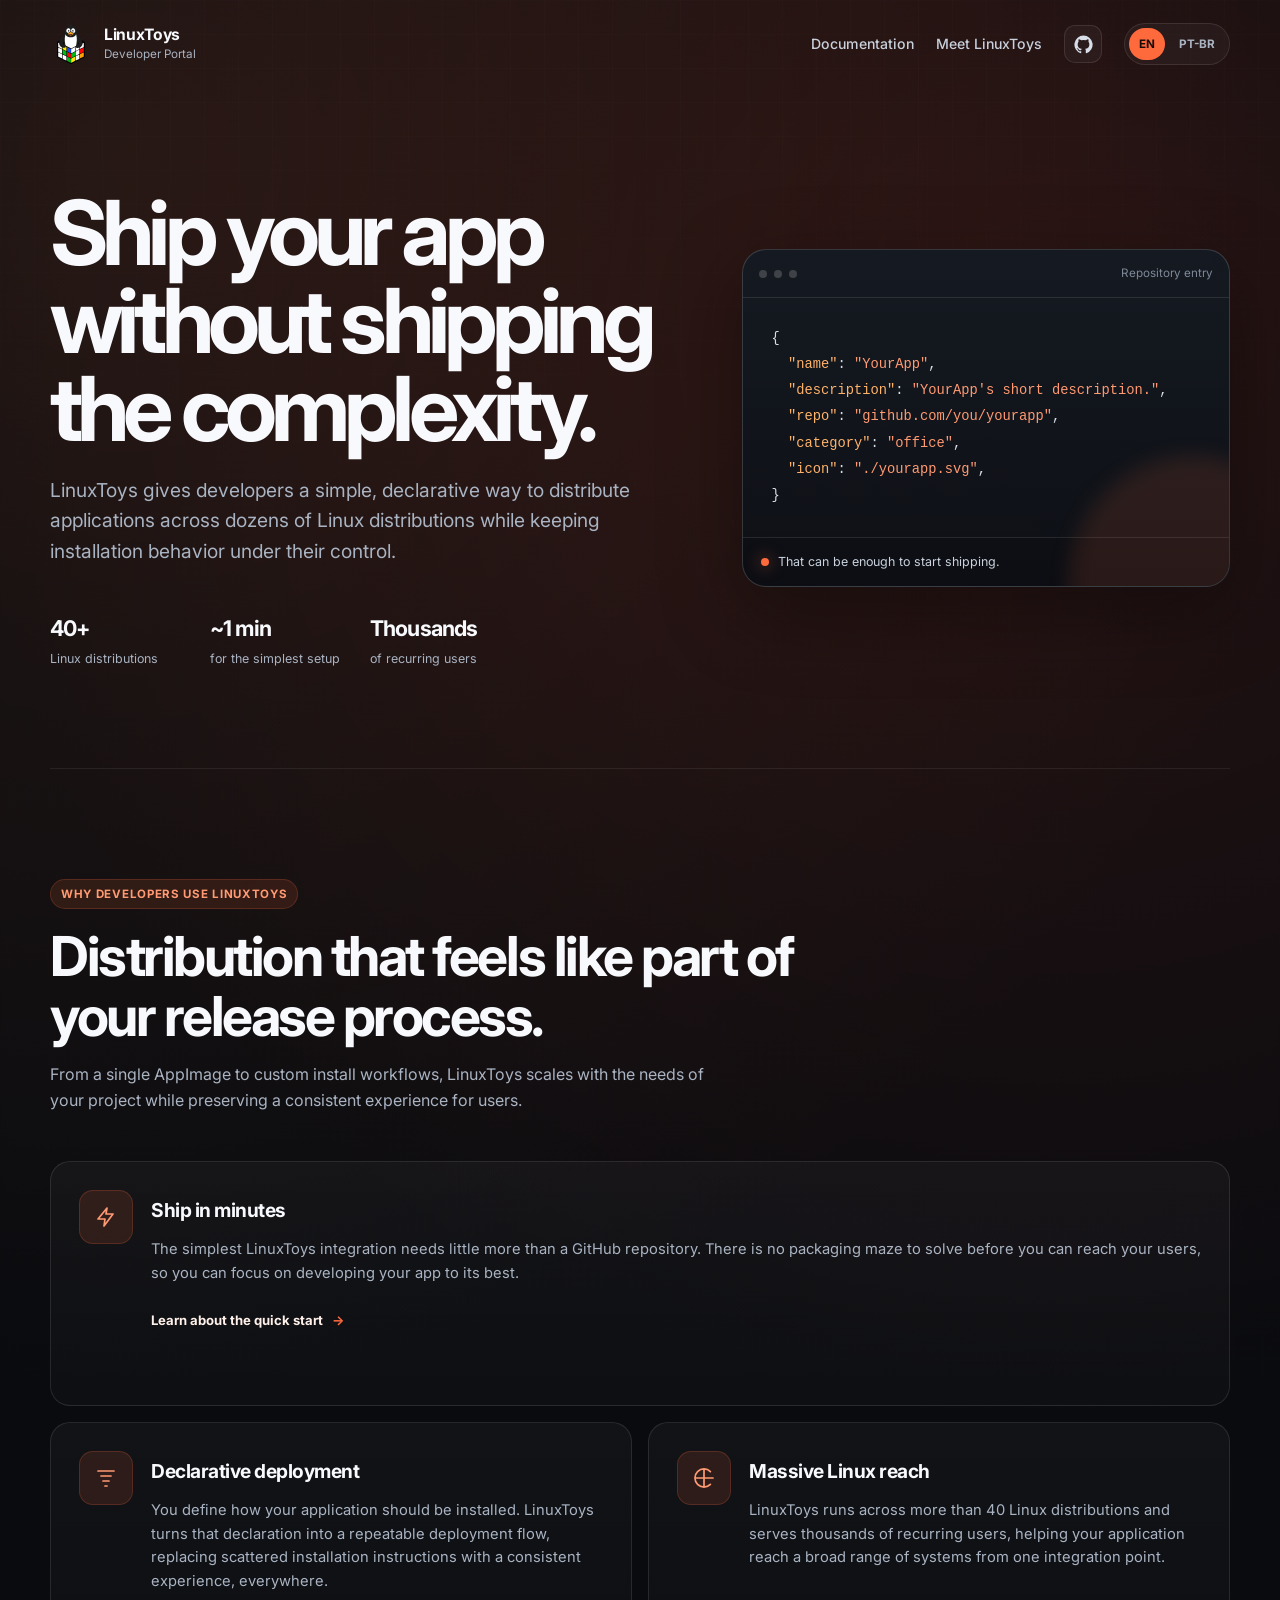
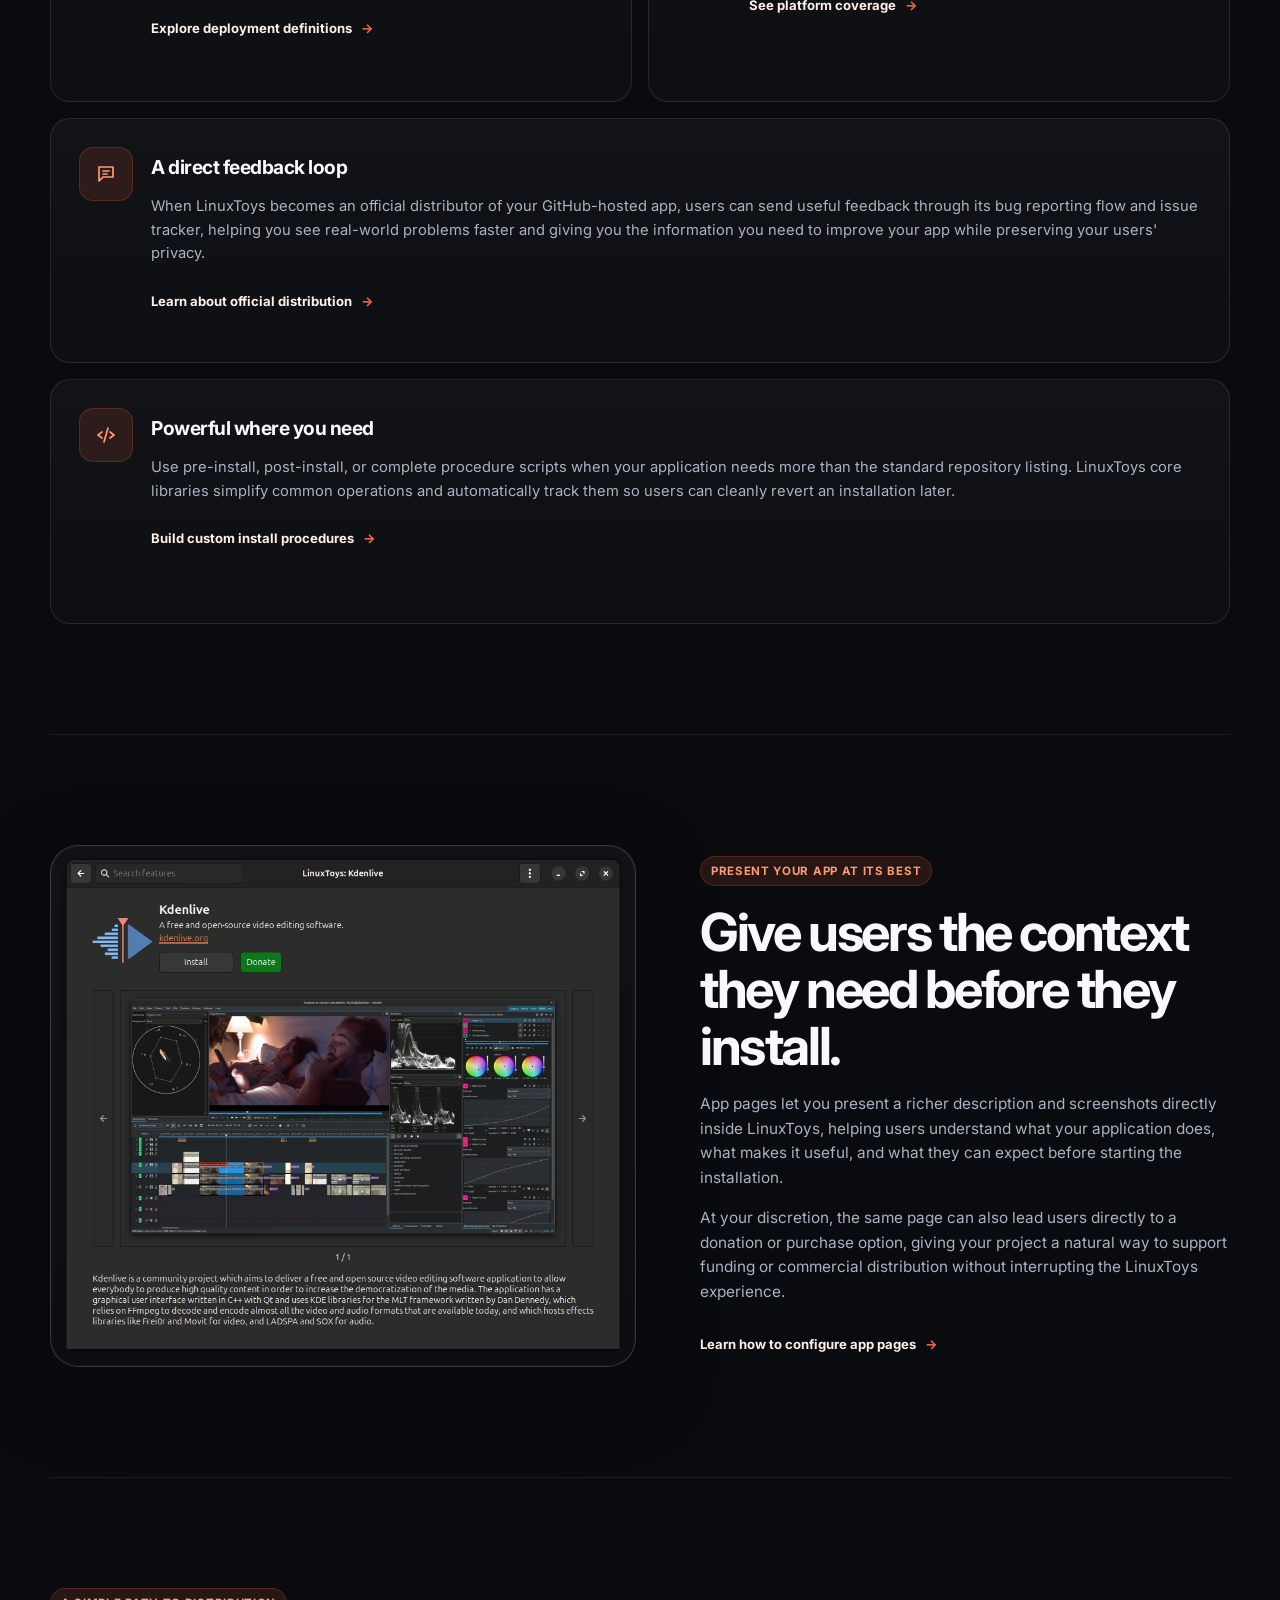
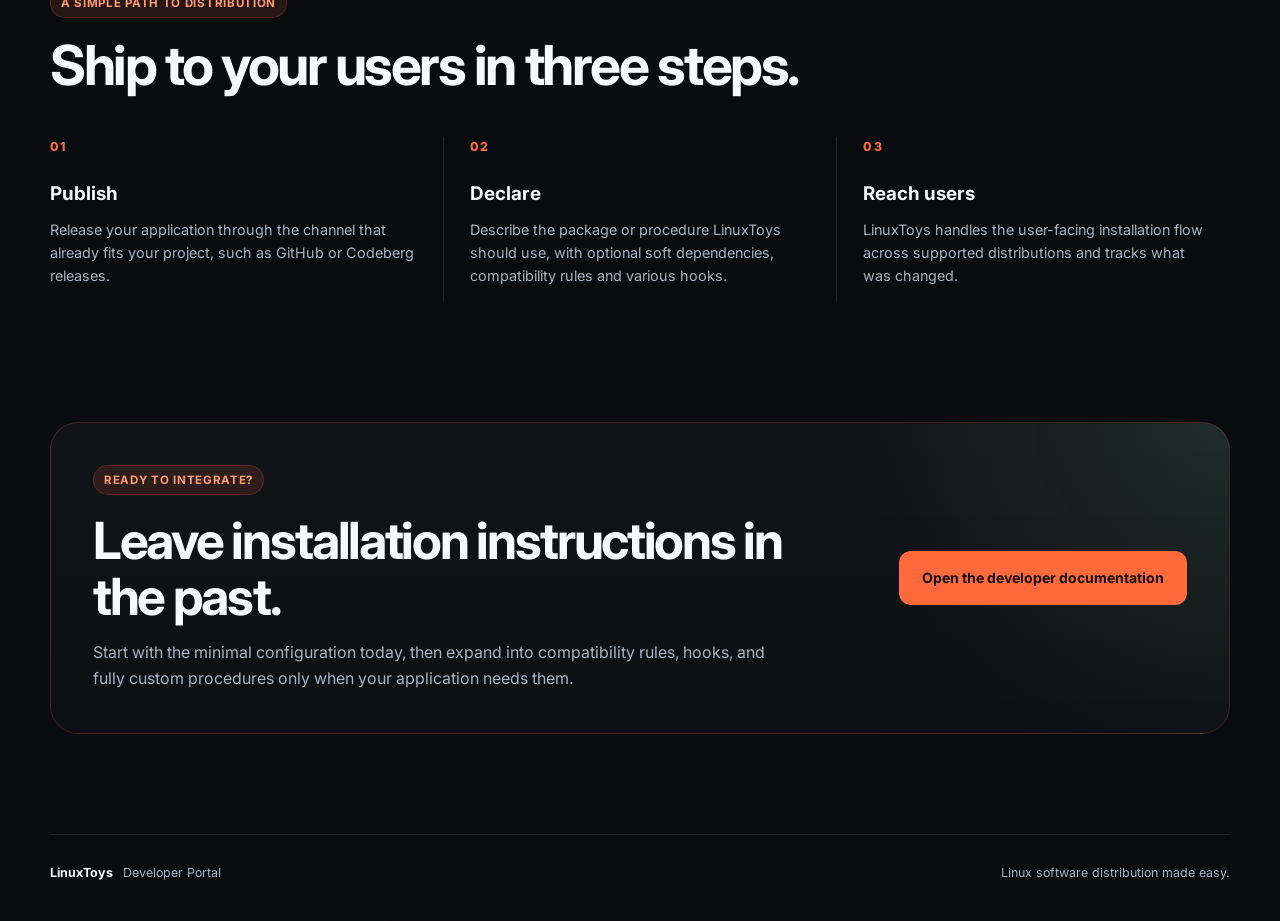
==== commit 507902d7: "add section on app pages" ====
--- a/index.html
+++ b/index.html
@@ -140,7 +140,7 @@
 <div>
 <h3 data-i18n="easyTitle">Ship in minutes</h3>
 <p data-i18n="easyText">The simplest LinuxToys integration needs little more than a GitHub repository and a released AppImage. There is no packaging maze to solve before you can reach users.</p>
-<a class="feature-link" href="repositorylists.html#minimal-examples"><span data-i18n="easyLink">Learn about the quick start</span><span aria-hidden="true">→</span></a>
+<a class="feature-link" href="documentation.html#quick-start"><span data-i18n="easyLink">Learn about the quick start</span><span aria-hidden="true">→</span></a>
 </div>
 </article>
 <article class="feature-card">
@@ -183,6 +183,20 @@
 <a class="feature-link" href="corelibraries.html"><span data-i18n="scriptsLink">Build custom install procedures</span><span aria-hidden="true">→</span></a>
 </div>
 </article>
+</div>
+</section>
+<section class="section app-pages-section" id="app-pages">
+<div class="app-pages-layout">
+<div class="app-pages-visual">
+<img src="assets/app-page-screenshot.webp" alt="LinuxToys app page example"/>
+</div>
+<div class="app-pages-copy">
+<div class="eyebrow" data-i18n="appPagesEyebrow">Present your app at its best</div>
+<h2 data-i18n="appPagesTitle">Give users the context they need before they install.</h2>
+<p data-i18n="appPagesText">App pages let you present a richer description and screenshots directly inside LinuxToys, helping users understand what your application does, what makes it useful, and what they can expect before starting the installation.</p>
+<p data-i18n="appPagesCommerceText">At your discretion, the same page can also lead users directly to a donation or purchase option, giving your project a natural way to support funding or commercial distribution without interrupting the LinuxToys experience.</p>
+<a class="feature-link" href="repositorylists.html#app-pages"><span data-i18n="appPagesLink">Learn how to configure app pages</span><span aria-hidden="true">→</span></a>
+</div>
 </div>
 </section>
 <section class="section workflow-section" id="how-it-works">
--- a/home/styles.css
+++ b/home/styles.css
@@ -8,10 +8,10 @@
   --border-strong: rgba(255, 255, 255, 0.16);
   --text: #f7f9fc;
   --muted: #a9b3c2;
-  --accent: #7cddaa;
-  --accent-strong: #a8f4c9;
-  --accent-soft: rgba(124, 221, 170, 0.12);
-  --blue: #87b7ff;
+  --accent: #ff6a3d;
+  --accent-strong: #ff9a72;
+  --accent-soft: rgba(255, 106, 61, 0.12);
+  --blue: #ffb36b;
   --shadow: 0 24px 80px rgba(0, 0, 0, 0.35);
   --radius-xl: 28px;
   --radius-lg: 20px;
@@ -31,8 +31,8 @@
   font-family: "Inter", system-ui, -apple-system, BlinkMacSystemFont, "Segoe UI", sans-serif;
   color: var(--text);
   background:
-    radial-gradient(circle at 82% 8%, rgba(80, 140, 255, 0.12), transparent 28%),
-    radial-gradient(circle at 10% 4%, rgba(124, 221, 170, 0.11), transparent 30%),
+    radial-gradient(circle at 82% 8%, rgba(255, 75, 45, 0.12), transparent 28%),
+    radial-gradient(circle at 10% 4%, rgba(255, 122, 61, 0.11), transparent 30%),
     var(--bg);
   line-height: 1.6;
 }
@@ -76,9 +76,9 @@
   place-items: center;
   width: 42px;
   height: 42px;
-  border: 1px solid rgba(124, 221, 170, .45);
+  border: 1px solid rgba(255, 106, 61, .45);
   border-radius: 12px;
-  background: linear-gradient(145deg, rgba(124,221,170,.16), rgba(135,183,255,.07));
+  background: linear-gradient(145deg, rgba(255,106,61,.16), rgba(255,154,80,.07));
   color: var(--accent-strong);
   font-weight: 800;
   letter-spacing: -0.06em;
@@ -130,7 +130,7 @@
 }
 
 .lang-button.active {
-  color: #0a110d;
+  color: #180b07;
   background: var(--accent);
 }
 
@@ -149,7 +149,7 @@
   align-items: center;
   min-height: 29px;
   padding: 5px 10px;
-  border: 1px solid rgba(124,221,170,.2);
+  border: 1px solid rgba(255,106,61,.2);
   border-radius: 999px;
   color: var(--accent-strong);
   background: var(--accent-soft);
@@ -192,7 +192,7 @@
 }
 
 .button:hover { transform: translateY(-2px); }
-.button-primary { color: #07100b; background: var(--accent); }
+.button-primary { color: #180905; background: var(--accent); }
 .button-primary:hover { background: var(--accent-strong); }
 .button-secondary { color: #eef3f8; background: rgba(255,255,255,.045); border-color: var(--border); }
 .button-secondary:hover { background: rgba(255,255,255,.075); border-color: var(--border-strong); }
@@ -226,7 +226,7 @@
   right: -90px;
   bottom: -120px;
   border-radius: 50%;
-  background: rgba(124, 221, 170, .12);
+  background: rgba(255, 106, 61, .12);
   filter: blur(10px);
 }
 
@@ -268,7 +268,7 @@
   background: rgba(0,0,0,.11);
 }
 
-.status-dot { width: 8px; height: 8px; border-radius: 50%; background: var(--accent); box-shadow: 0 0 16px rgba(124,221,170,.7); }
+.status-dot { width: 8px; height: 8px; border-radius: 50%; background: var(--accent); box-shadow: 0 0 16px rgba(255,106,61,.7); }
 
 .section { padding: 110px 0; border-top: 1px solid rgba(255,255,255,.07); }
 .section-heading { max-width: 760px; margin-bottom: 48px; }
@@ -301,8 +301,8 @@
 
 .feature-card:hover {
   transform: translateY(-4px);
-  border-color: rgba(124, 221, 170, .25);
-  background: linear-gradient(180deg, rgba(124,221,170,.045), rgba(255,255,255,.02));
+  border-color: rgba(255, 106, 61, .25);
+  background: linear-gradient(180deg, rgba(255,106,61,.045), rgba(255,255,255,.02));
 }
 
 .feature-card-wide { grid-column: span 2; min-height: 245px; }
@@ -312,7 +312,7 @@
   place-items: center;
   width: 54px;
   height: 54px;
-  border: 1px solid rgba(124,221,170,.2);
+  border: 1px solid rgba(255,106,61,.2);
   border-radius: 14px;
   background: var(--accent-soft);
 }
@@ -326,12 +326,59 @@
   gap: 9px;
   align-items: center;
   margin-top: 10px;
-  color: #e7fff1;
+  color: #fff0e9;
   font-size: .82rem;
   font-weight: 700;
 }
 .feature-link span:last-child { color: var(--accent); transition: transform .2s ease; }
 .feature-link:hover span:last-child { transform: translateX(4px); }
+
+
+/* App pages showcase */
+.app-pages-layout {
+  display: grid;
+  grid-template-columns: minmax(0, 1.05fr) minmax(360px, .95fr);
+  gap: 64px;
+  align-items: center;
+}
+
+.app-pages-visual {
+  position: relative;
+  overflow: hidden;
+  border: 1px solid var(--border-strong);
+  border-radius: var(--radius-xl);
+  background: linear-gradient(180deg, rgba(255,255,255,.035), rgba(255,255,255,.018));
+  box-shadow: var(--shadow);
+}
+
+.app-pages-visual::after {
+  content: "";
+  position: absolute;
+  inset: 0;
+  pointer-events: none;
+  border-radius: inherit;
+  box-shadow: inset 0 0 0 1px rgba(255,255,255,.025);
+}
+
+.app-pages-visual img {
+  display: block;
+  width: 100%;
+  height: auto;
+}
+
+.app-pages-copy h2 {
+  margin: 18px 0 18px;
+  font-size: clamp(2rem, 4.1vw, 3.4rem);
+  line-height: 1.08;
+  letter-spacing: -.045em;
+}
+
+.app-pages-copy p {
+  color: var(--muted);
+  font-size: .96rem;
+}
+
+.app-pages-copy .feature-link { margin-top: 14px; }
 
 .workflow-section { padding-bottom: 100px; }
 .steps {
@@ -353,7 +400,7 @@
   align-items: center;
   margin: 20px 0 100px;
   padding: 42px;
-  border: 1px solid rgba(124,221,170,.18);
+  border: 1px solid rgba(255,106,61,.18);
   border-radius: var(--radius-xl);
   background:
     radial-gradient(circle at 100% 0%, rgba(124,221,170,.12), transparent 30%),
@@ -380,6 +427,8 @@
   .header-link { display: none; }
   .hero { grid-template-columns: 1fr; gap: 48px; min-height: auto; padding-top: 70px; }
   .hero-panel { max-width: 640px; }
+  .app-pages-layout { grid-template-columns: 1fr; gap: 42px; }
+  .app-pages-visual { max-width: 720px; }
   .feature-grid { grid-template-columns: 1fr; }
   .feature-card-wide { grid-column: span 1; }
   .steps { grid-template-columns: 1fr; gap: 0; }
@@ -403,6 +452,8 @@
   .stat span { font-size: .68rem; line-height: 1.35; display: block; margin-top: 4px; }
   pre { padding: 20px; font-size: .72rem; }
   .section { padding: 78px 0; }
+  .app-pages-layout { gap: 30px; }
+  .app-pages-copy h2 { font-size: clamp(2rem, 10vw, 3rem); }
   .feature-card, .feature-card-wide { grid-template-columns: 1fr; min-height: 0; padding: 23px; }
   .feature-icon { width: 48px; height: 48px; }
   .cta-section { padding: 28px; margin-bottom: 72px; }
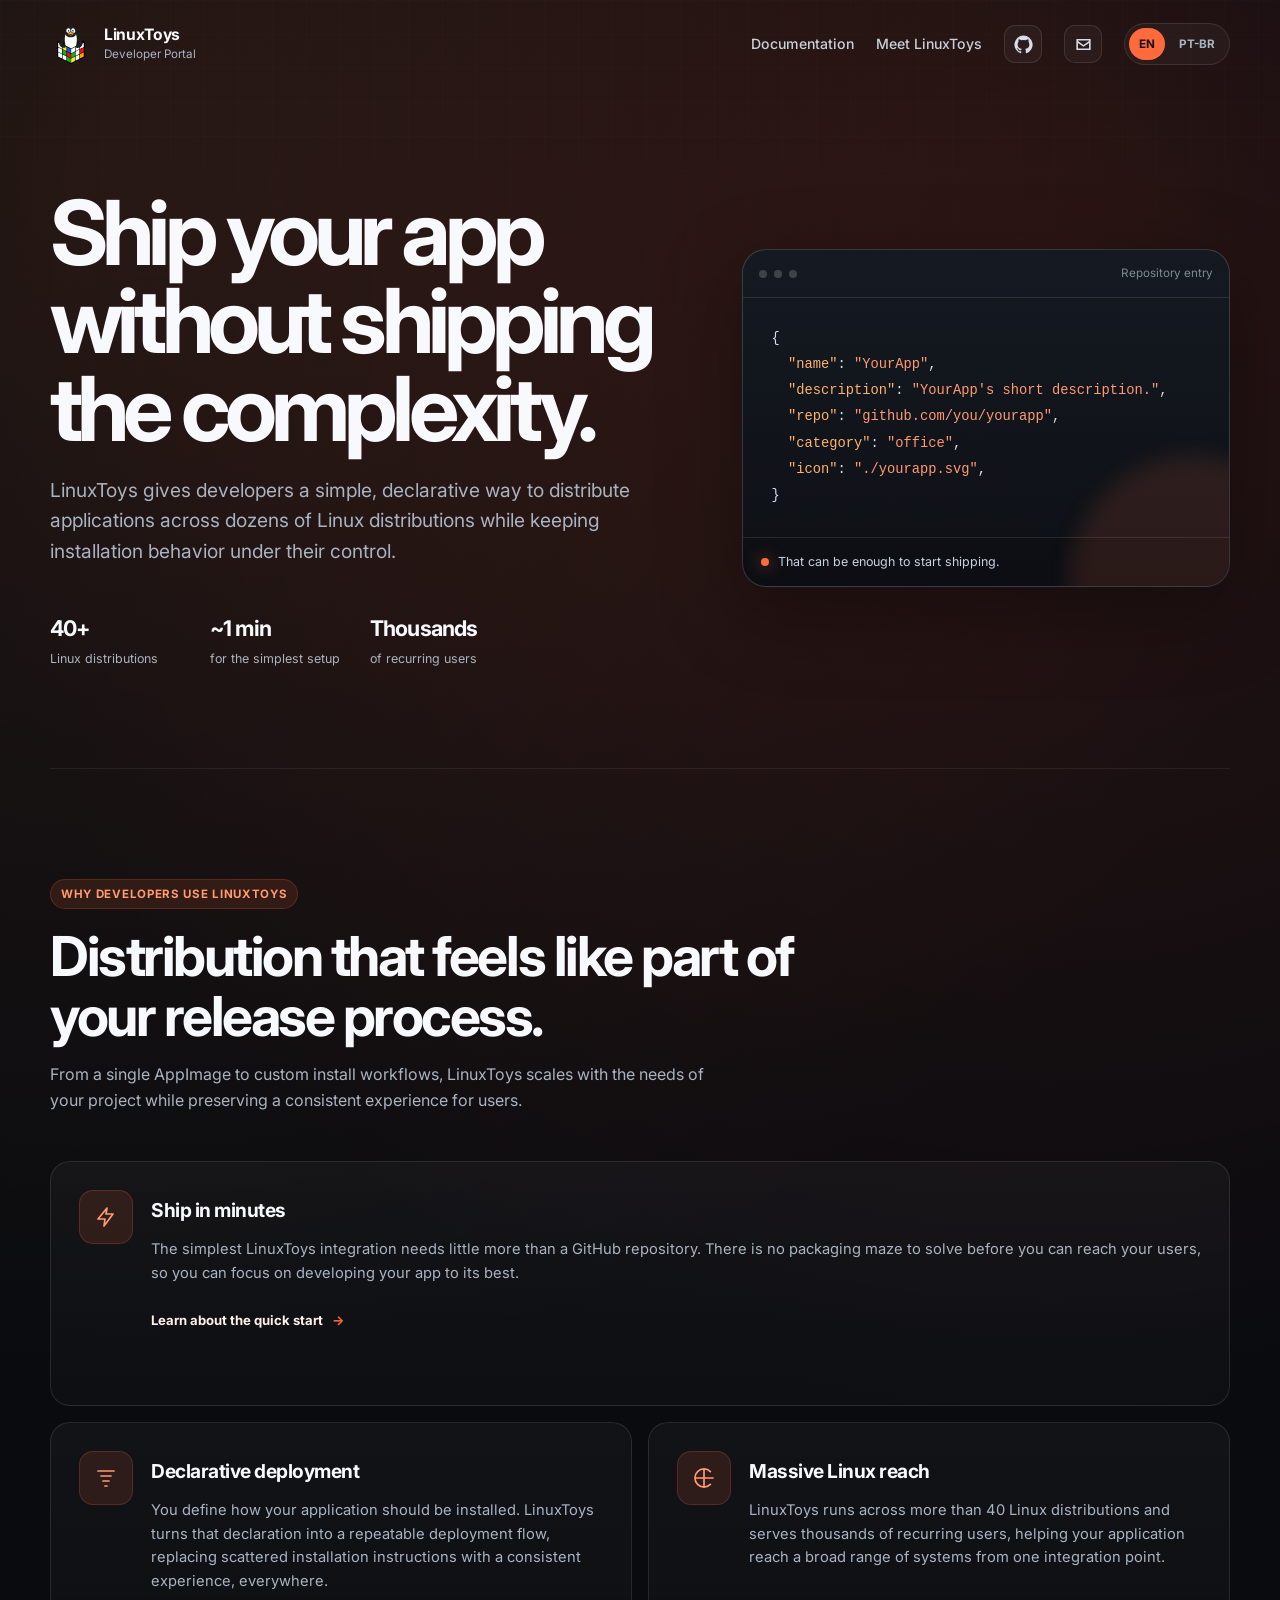
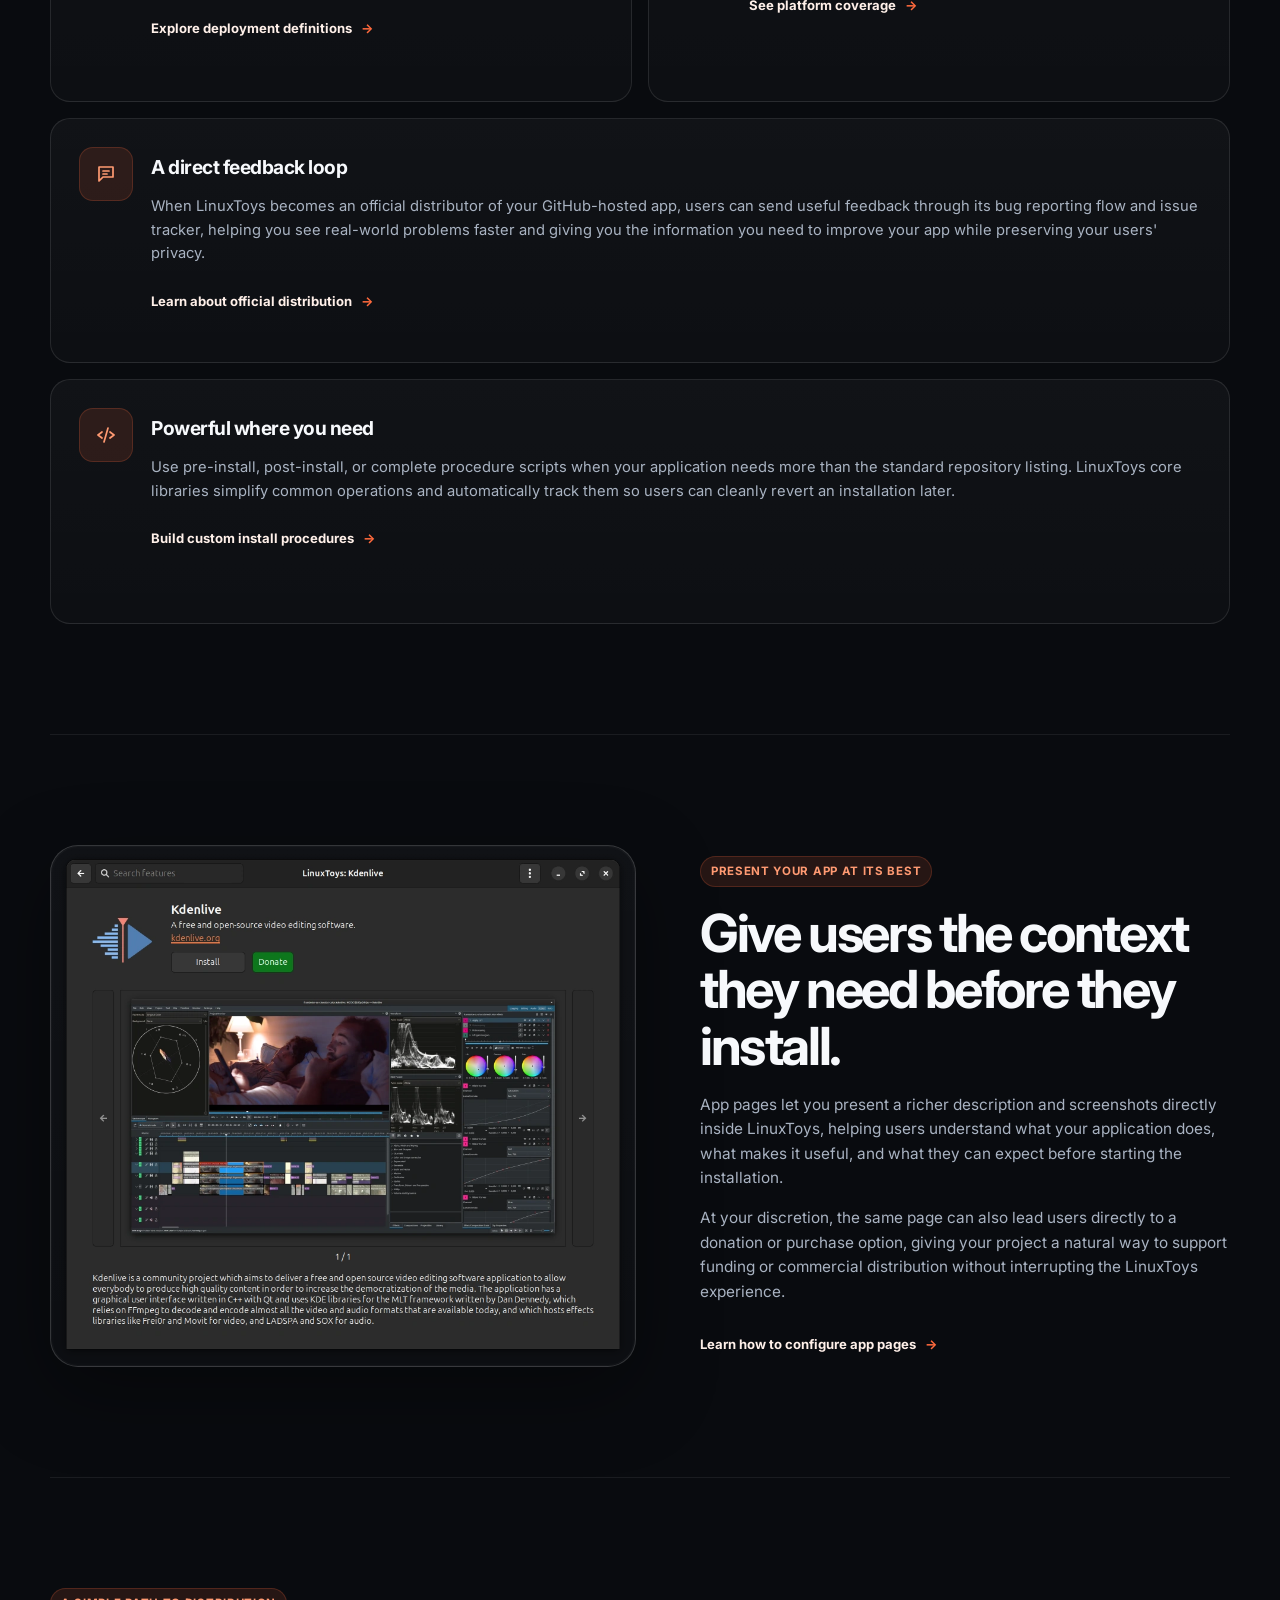
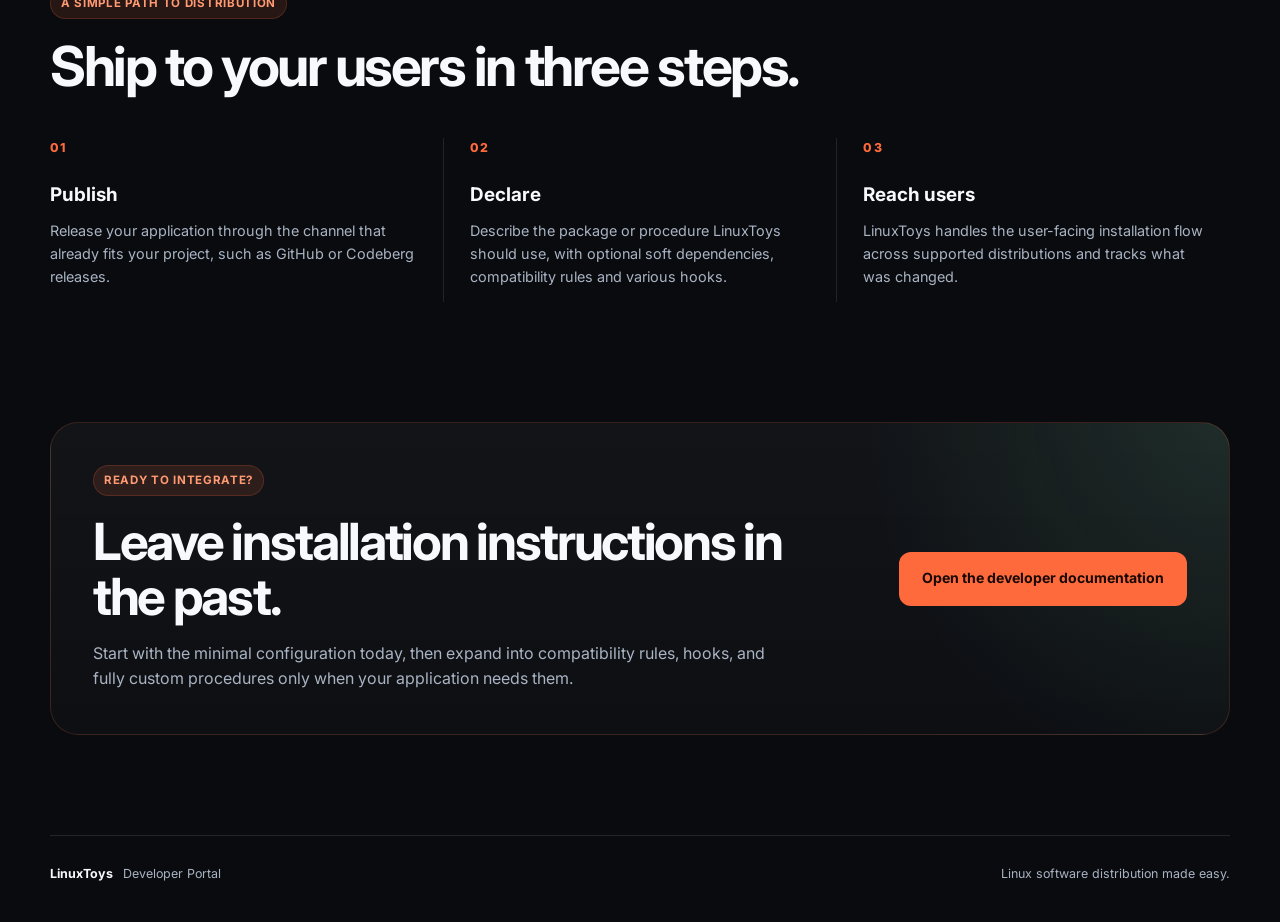
==== commit cf664879: "add contact button" ====
--- a/index.html
+++ b/index.html
@@ -82,6 +82,16 @@
             <path d="M12 .7A11.5 11.5 0 0 0 8.36 23.1c.58.1.79-.25.79-.56v-2.02c-3.22.7-3.9-1.37-3.9-1.37-.52-1.34-1.29-1.7-1.29-1.7-1.05-.72.08-.71.08-.71 1.16.08 1.77 1.2 1.77 1.2 1.03 1.77 2.7 1.26 3.36.96.1-.75.4-1.26.74-1.55-2.57-.29-5.27-1.29-5.27-5.72 0-1.27.45-2.3 1.2-3.12-.12-.3-.52-1.48.11-3.08 0 0 .97-.31 3.17 1.19a10.98 10.98 0 0 1 5.78 0c2.2-1.5 3.17-1.19 3.17-1.19.63 1.6.23 2.78.11 3.08.75.82 1.2 1.85 1.2 3.12 0 4.45-2.71 5.42-5.29 5.71.42.36.79 1.07.79 2.16v3.04c0 .31.21.67.8.56A11.5 11.5 0 0 0 12 .7Z"/>
           </svg>
         </a>
+        <a
+          class="github-button"
+          href="mailto:linuxtoys@linux.toys"
+          aria-label="Contact LinuxToys"
+          title="Email"
+        >
+          <svg viewBox="0 0 24 24" aria-hidden="true">
+            <path d="M3 5h18v14H3V5Zm2 2v.5l7 5 7-5V7H5Zm14 10V9.95l-7 5-7-5V17h14Z"/>
+          </svg>
+        </a>
 <div aria-label="Language selector" class="language-switcher" role="group">
 <button aria-pressed="true" class="lang-button active" data-lang="en" type="button">EN</button>
 <button aria-pressed="false" class="lang-button" data-lang="pt-BR" type="button">PT-BR</button>
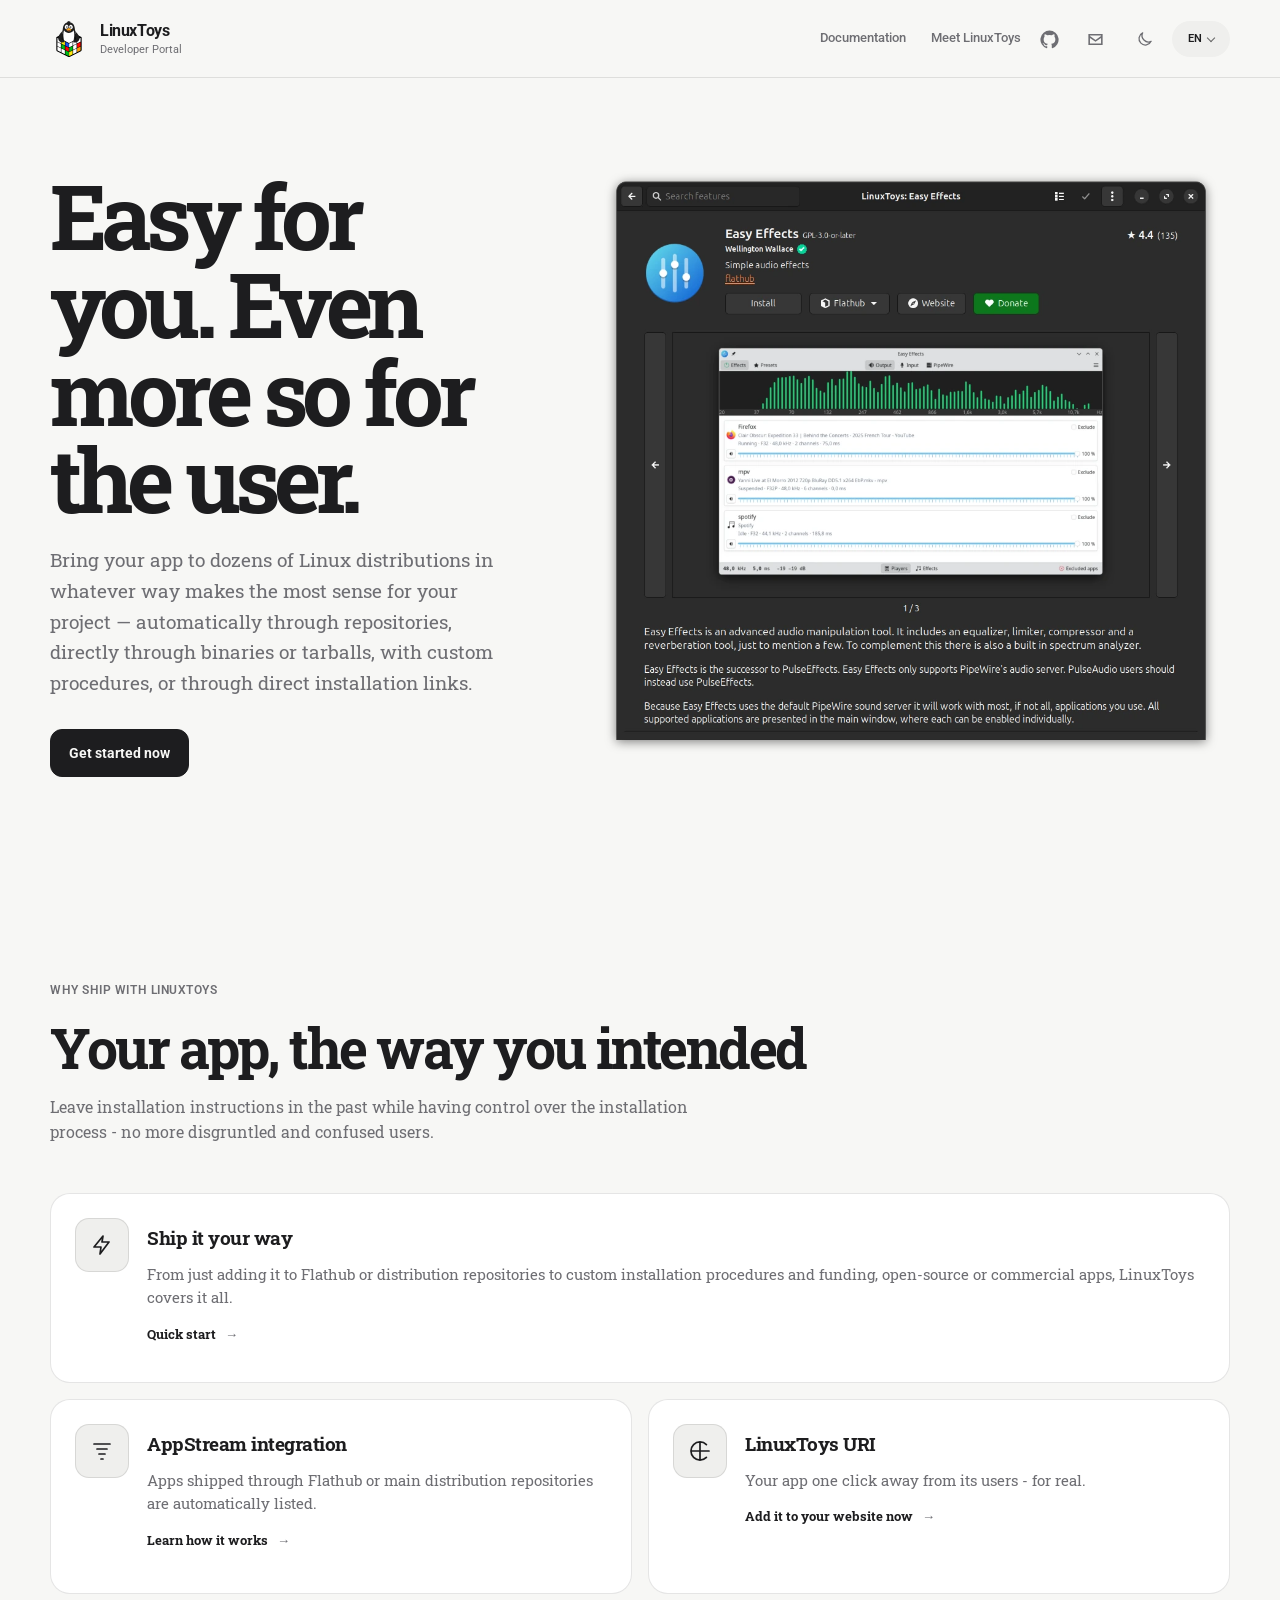
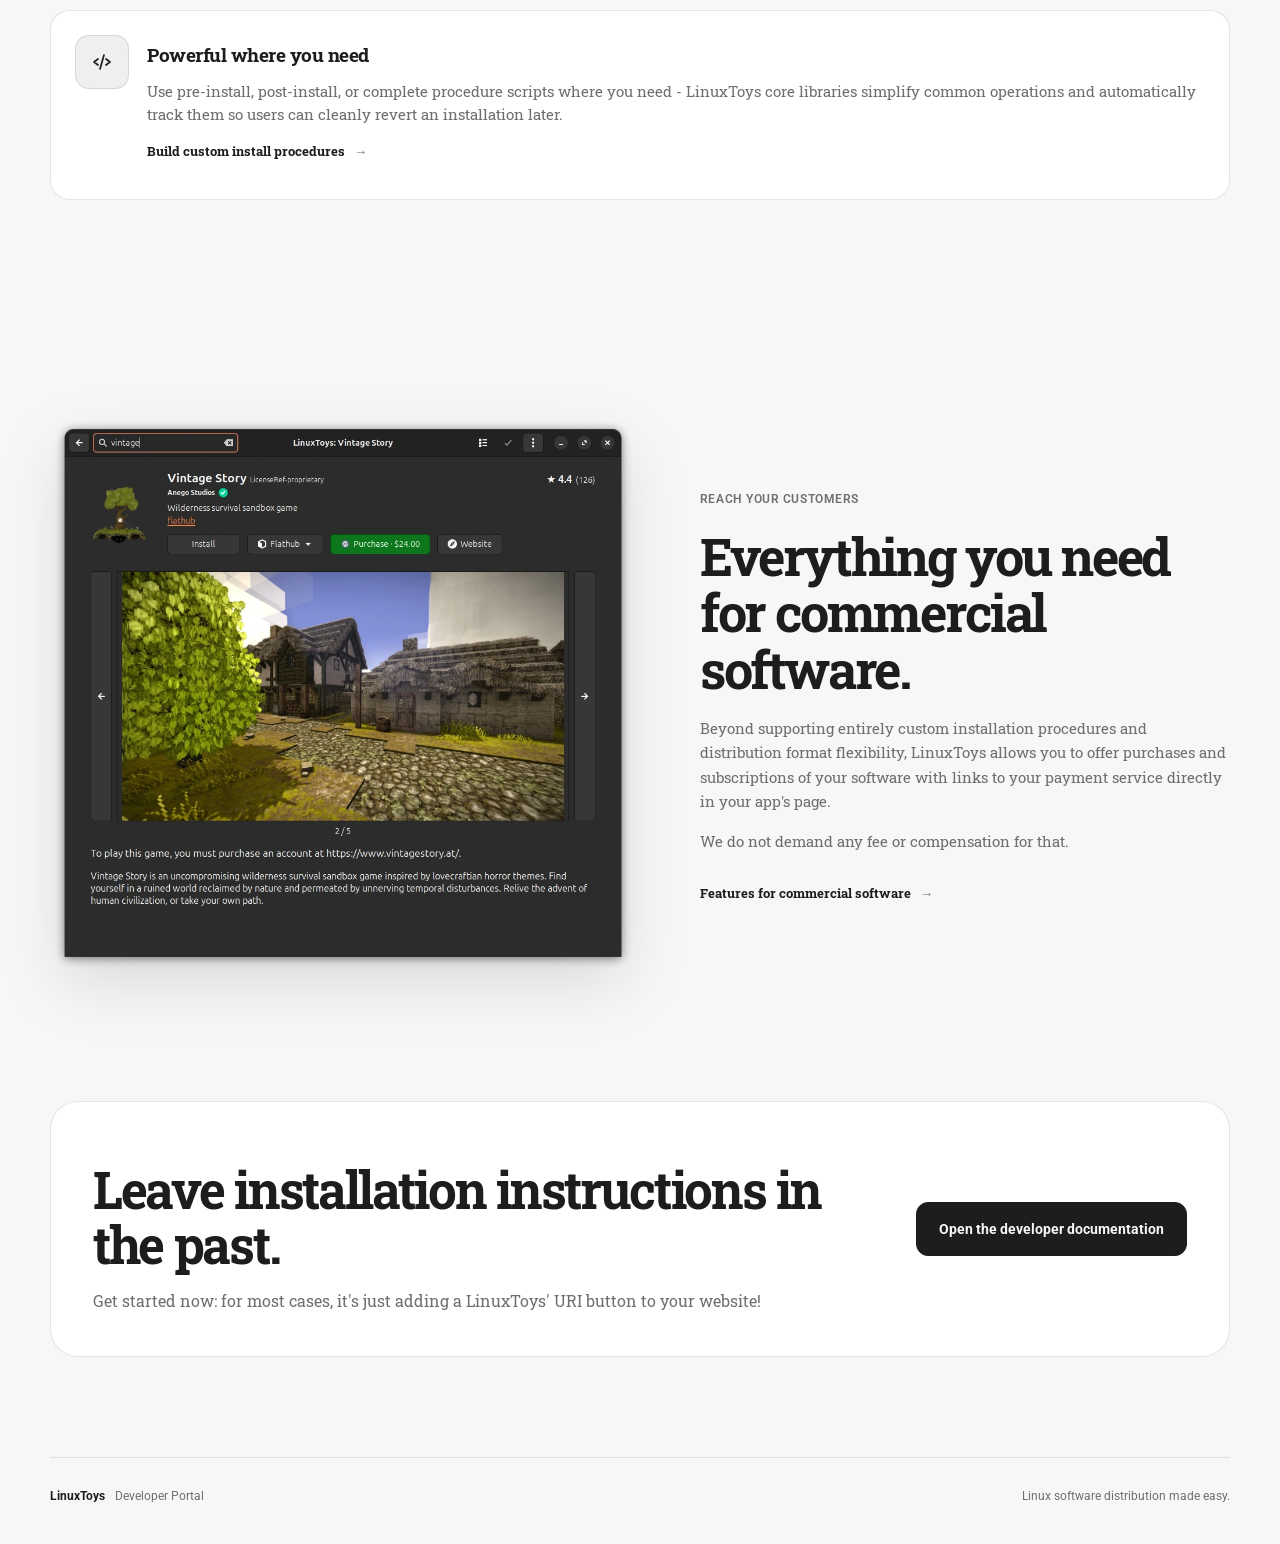
==== commit 77ae9910: "update developer portal to new visual and docs" ====
--- a/index.html
+++ b/index.html
@@ -14,11 +14,12 @@
 <meta name="twitter:image" content="https://dev.linux.toys/assets/card.webp">
 <meta name="twitter:image:alt" content="LinuxToys Developer Portal">
 
-<meta content="#0a0c10" name="theme-color"/>
+<meta name="theme-color" content="#f7f7f5" media="(prefers-color-scheme: light)"/>
+<meta name="theme-color" content="#0f0f11" media="(prefers-color-scheme: dark)"/>
 <title>LinuxToys for Developers</title>
 <link href="https://fonts.googleapis.com" rel="preconnect"/>
 <link crossorigin="" href="https://fonts.gstatic.com" rel="preconnect"/>
-<link href="https://fonts.googleapis.com/css2?family=Inter:wght@400;500;600;700;800&amp;display=swap" rel="stylesheet"/>
+<link href="https://fonts.googleapis.com/css2?family=Roboto:wght@400;500;600;700&family=Roboto+Slab:wght@400;500;600;700&display=swap" rel="stylesheet"/>
 <link href="assets/linuxtoys.svg" rel="icon" type="image/svg+xml"/>
 <link href="home/styles.css" rel="stylesheet">
 <script>
@@ -68,9 +69,11 @@
 </span>
 </a>
 <div class="header-actions">
+<nav class="header-nav" aria-label="Primary navigation">
 <a class="header-link" data-i18n="navStart" href="documentation.html">Get started</a>
 <a class="header-link" data-i18n="navMainsite" href="https://linux.toys">Meet LinuxToys</a>
-        <a
+        </nav>
+<a
           class="github-button"
           href="https://github.com/psygreg/linuxtoys"
           target="_blank"
@@ -92,9 +95,23 @@
             <path d="M3 5h18v14H3V5Zm2 2v.5l7 5 7-5V7H5Zm14 10V9.95l-7 5-7-5V17h14Z"/>
           </svg>
         </a>
-<div aria-label="Language selector" class="language-switcher" role="group">
-<button aria-pressed="true" class="lang-button active" data-lang="en" type="button">EN</button>
-<button aria-pressed="false" class="lang-button" data-lang="pt-BR" type="button">PT-BR</button>
+<div class="header-preferences">
+<button class="theme-toggle" type="button" aria-label="Toggle color theme" title="Toggle color theme">
+            <svg class="theme-icon theme-icon-sun" viewBox="0 0 24 24" aria-hidden="true">
+              <circle cx="12" cy="12" r="3.5"/>
+              <path d="M12 2v2M12 20v2M4.93 4.93l1.42 1.42M17.65 17.65l1.42 1.42M2 12h2M20 12h2M4.93 19.07l1.42-1.42M17.65 6.35l1.42-1.42"/>
+            </svg>
+            <svg class="theme-icon theme-icon-moon" viewBox="0 0 24 24" aria-hidden="true">
+              <path d="M20.2 15.1A8.5 8.5 0 0 1 8.9 3.8 8.5 8.5 0 1 0 20.2 15.1Z"/>
+            </svg>
+          </button>
+<details class="language-switcher language-dropdown">
+<summary class="language-current" aria-label="Language selector">PT</summary>
+<div class="language-menu" role="menu">
+<a class="language-option" href="#" data-lang="en" role="menuitem">EN</a>
+<a class="language-option active" href="#" data-lang="pt-BR" role="menuitem" aria-current="true">PT</a>
+</div>
+</details>
 </div>
 </div>
 </header>
@@ -103,37 +120,12 @@
 <div class="hero-copy">
 <h1 data-i18n="heroTitle">Ship your app without shipping the complexity.</h1>
 <p class="hero-lead" data-i18n="heroLead">LinuxToys gives developers a simple, declarative way to distribute applications across dozens of Linux distributions while keeping installation behavior under their control.</p>
-<div aria-label="LinuxToys developer highlights" class="hero-stats">
-<div class="stat">
-<strong>40+</strong>
-<span data-i18n="statDistros">Linux distributions</span>
-</div>
-<div class="stat">
-<strong data-i18n="statTimeValue">~1 min</strong>
-<span data-i18n="statTime">for the simplest setup</span>
-</div>
-<div class="stat">
-<strong data-i18n="statUsersValue">Thousands</strong>
-<span data-i18n="statUsers">of recurring users</span>
-</div>
-</div>
-</div>
-<div aria-label="Example developer configuration" class="hero-panel">
-<div class="panel-topbar">
-<span></span><span></span><span></span>
-<div data-i18n="panelLabel">Repository entry</div>
-</div>
-<pre><code>{
-  <span class="key">"name"</span>: <span class="value">"YourApp"</span>,
-  <span class="key">"description"</span>: <span class="value">"YourApp's short description."</span>,
-  <span class="key">"repo"</span>: <span class="value">"github.com/you/yourapp"</span>,
-  <span class="key">"category"</span>: <span class="value">"office"</span>,
-  <span class="key">"icon"</span>: <span class="value">"./yourapp.svg"</span>,
-}</code></pre>
-<div class="panel-note">
-<span aria-hidden="true" class="status-dot"></span>
-<span data-i18n="panelNote">That can be enough to start shipping.</span>
-</div>
+<div class="hero-actions">
+<a class="button button-primary" data-i18n="butStart" href="documentation.html">Get started</a>
+</div>
+</div>
+<div class="hero-visual">
+<img class="hero-screenshot" data-theme-image src="assets/app-page.webp" alt="LinuxToys developer integration"/>
 </div>
 </section>
 <section class="section intro-section" id="features">
@@ -150,7 +142,7 @@
 <div>
 <h3 data-i18n="easyTitle">Ship in minutes</h3>
 <p data-i18n="easyText">The simplest LinuxToys integration needs little more than a GitHub repository and a released AppImage. There is no packaging maze to solve before you can reach users.</p>
-<a class="feature-link" href="documentation.html#quick-start"><span data-i18n="easyLink">Learn about the quick start</span><span aria-hidden="true">→</span></a>
+<a class="feature-link" href="documentation.html"><span data-i18n="easyLink">Learn about the quick start</span><span aria-hidden="true">→</span></a>
 </div>
 </article>
 <article class="feature-card">
@@ -160,7 +152,7 @@
 <div>
 <h3 data-i18n="declarativeTitle">Declarative deployment</h3>
 <p data-i18n="declarativeText">You define how your application should be installed. LinuxToys turns that declaration into a repeatable deployment flow, replacing scattered installation instructions with a consistent experience.</p>
-<a class="feature-link" href="documentation.html#declarative-deployment"><span data-i18n="declarativeLink">Explore deployment definitions</span><span aria-hidden="true">→</span></a>
+<a class="feature-link" href="documentation.html#appstream-applications"><span data-i18n="declarativeLink">Explore deployment definitions</span><span aria-hidden="true">→</span></a>
 </div>
 </article>
 <article class="feature-card">
@@ -170,17 +162,7 @@
 <div>
 <h3 data-i18n="reachTitle">Massive Linux reach</h3>
 <p data-i18n="reachText">LinuxToys runs across more than 40 Linux distributions and serves thousands of recurring users, helping your application reach a broad range of systems from one integration point.</p>
-<a class="feature-link" href="documentation.html#multi-distro"><span data-i18n="reachLink">See platform coverage</span><span aria-hidden="true">→</span></a>
-</div>
-</article>
-<article class="feature-card feature-card-wide">
-<div aria-hidden="true" class="feature-icon">
-<svg viewbox="0 0 24 24"><path d="M5 5h14v10H9l-4 4V5Zm4 4h6m-6 3h4"></path></svg>
-</div>
-<div>
-<h3 data-i18n="feedbackTitle">A direct feedback loop</h3>
-<p data-i18n="feedbackText">When LinuxToys becomes an official distributor of your GitHub-hosted app, users can send useful reports through its bug reporting flow and issue tracker, helping upstream developers see real-world problems faster.</p>
-<a class="feature-link" href="documentation.html#official-support"><span data-i18n="feedbackLink">Learn about official distribution</span><span aria-hidden="true">→</span></a>
+<a class="feature-link" href="documentation.html#linuxtoys-install-links"><span data-i18n="reachLink">See platform coverage</span><span aria-hidden="true">→</span></a>
 </div>
 </article>
 <article class="feature-card feature-card-wide">
@@ -198,45 +180,19 @@
 <section class="section app-pages-section" id="app-pages">
 <div class="app-pages-layout">
 <div class="app-pages-visual">
-<img src="assets/app-page-screenshot.webp" alt="LinuxToys app page example"/>
+<img class="app-page-screenshot" data-theme-image src="assets/commercial-app.webp" alt="Commercial app page in LinuxToys"/>
 </div>
 <div class="app-pages-copy">
 <div class="eyebrow" data-i18n="appPagesEyebrow">Present your app at its best</div>
 <h2 data-i18n="appPagesTitle">Give users the context they need before they install.</h2>
 <p data-i18n="appPagesText">App pages let you present a richer description and screenshots directly inside LinuxToys, helping users understand what your application does, what makes it useful, and what they can expect before starting the installation.</p>
 <p data-i18n="appPagesCommerceText">At your discretion, the same page can also lead users directly to a donation or purchase option, giving your project a natural way to support funding or commercial distribution without interrupting the LinuxToys experience.</p>
-<a class="feature-link" href="repositorylists.html#app-pages"><span data-i18n="appPagesLink">Learn how to configure app pages</span><span aria-hidden="true">→</span></a>
-</div>
-</div>
-</section>
-<section class="section workflow-section" id="how-it-works">
-<div class="section-heading compact">
-<div class="eyebrow" data-i18n="workflowEyebrow">A simple path to distribution</div>
-<h2 data-i18n="workflowTitle">From release to LinuxToys in three steps.</h2>
-</div>
-<div class="steps">
-<div class="step">
-<div class="step-number">01</div>
-<h3 data-i18n="step1Title">Publish</h3>
-<p data-i18n="step1Text">Release your application through the channel that already fits your project, such as GitHub Releases.</p>
-</div>
-<div aria-hidden="true" class="step-divider"></div>
-<div class="step">
-<div class="step-number">02</div>
-<h3 data-i18n="step2Title">Declare</h3>
-<p data-i18n="step2Text">Describe the package or procedure LinuxToys should use, with optional compatibility rules and hooks.</p>
-</div>
-<div aria-hidden="true" class="step-divider"></div>
-<div class="step">
-<div class="step-number">03</div>
-<h3 data-i18n="step3Title">Reach users</h3>
-<p data-i18n="step3Text">LinuxToys handles the user-facing installation flow across supported distributions and tracks what was changed.</p>
+<a class="feature-link" href="documentation.html#purchases-and-subscriptions"><span data-i18n="appPagesLink">Learn how to configure app pages</span><span aria-hidden="true">→</span></a>
 </div>
 </div>
 </section>
 <section class="cta-section">
 <div>
-<div class="eyebrow" data-i18n="ctaEyebrow">Ready to integrate?</div>
 <h2 data-i18n="ctaTitle">Your Linux distribution story can start with one file.</h2>
 <p data-i18n="ctaText">Start with the minimal configuration today, then expand into compatibility rules, hooks, and fully custom procedures only when your application needs them.</p>
 </div>
--- a/home/styles.css
+++ b/home/styles.css
@@ -7,7 +7,7 @@
   --border: rgba(255, 255, 255, 0.10);
   --border-strong: rgba(255, 255, 255, 0.16);
   --text: #f7f9fc;
-  --muted: #a9b3c2;
+  --muted: #a6a6ad;
   --accent: #ff6a3d;
   --accent-strong: #ff9a72;
   --accent-soft: rgba(255, 106, 61, 0.12);
@@ -96,12 +96,12 @@
 .header-actions {
   display: flex;
   align-items: center;
-  gap: 22px;
+  gap: 25px;
 }
 
 .header-link {
-  color: #c8d0dc;
-  font-size: .88rem;
+  color: #a6a6ad;
+  font-size: .82rem;
   font-weight: 500;
   transition: color .2s ease;
 }
@@ -136,7 +136,7 @@
 
 .hero {
   display: grid;
-  grid-template-columns: minmax(0, 1.12fr) minmax(370px, .88fr);
+  grid-template-columns: minmax(0, 0.85fr) minmax(0, 1.15fr);
   gap: 72px;
   align-items: center;
   min-height: 680px;
@@ -344,26 +344,17 @@
 
 .app-pages-visual {
   position: relative;
-  overflow: hidden;
-  border: 1px solid var(--border-strong);
-  border-radius: var(--radius-xl);
-  background: linear-gradient(180deg, rgba(255,255,255,.035), rgba(255,255,255,.018));
-  box-shadow: var(--shadow);
-}
-
-.app-pages-visual::after {
-  content: "";
-  position: absolute;
-  inset: 0;
-  pointer-events: none;
-  border-radius: inherit;
-  box-shadow: inset 0 0 0 1px rgba(255,255,255,.025);
+  min-width: 0;
+  overflow: visible;
 }
 
 .app-pages-visual img {
   display: block;
   width: 100%;
+  max-width: 100%;
   height: auto;
+  border-radius: 16px;
+  filter: drop-shadow(0 22px 32px rgba(0, 0, 0, .12));
 }
 
 .app-pages-copy h2 {
@@ -502,4 +493,992 @@
   height: 19px;
   fill: currentColor;
   stroke: none;
-}+}
+
+
+/* =========================================================
+   2026 visual refresh — aligned with the main LinuxToys site
+   ========================================================= */
+
+:root {
+  color-scheme: light dark;
+  --bg: #f7f7f5;
+  --bg-soft: #efefed;
+  --panel: #ffffff;
+  --panel-strong: #ffffff;
+  --border: rgba(20,20,22,.11);
+  --border-strong: rgba(20,20,22,.18);
+  --text: #1d1d1f;
+  --muted: #6e6e73;
+  --accent: #1d1d1f;
+  --accent-strong: #1d1d1f;
+  --accent-soft: rgba(20,20,22,.055);
+  --blue: #55555b;
+  --surface-hover: rgba(20,20,22,.05);
+  --header-bg: rgba(247,247,245,.86);
+  --shadow: 0 18px 55px rgba(0,0,0,.08);
+}
+
+@media (prefers-color-scheme: dark) {
+  :root:not([data-theme="light"]) {
+    --bg: #0f0f11;
+    --bg-soft: #161618;
+    --panel: #1b1b1e;
+    --panel-strong: #1c1c1f;
+    --border: rgba(255,255,255,.10);
+    --border-strong: rgba(255,255,255,.17);
+    --text: #f4f4f5;
+    --muted: #a6a6ad;
+    --accent: #f4f4f5;
+    --accent-strong: #f4f4f5;
+    --accent-soft: rgba(255,255,255,.07);
+    --blue: #c7c7cc;
+    --surface-hover: rgba(255,255,255,.055);
+    --header-bg: rgba(15,15,17,.86);
+    --shadow: 0 20px 60px rgba(0,0,0,.28);
+  }
+}
+
+html[data-theme="dark"] {
+  color-scheme: dark;
+  --bg: #0f0f11;
+  --bg-soft: #161618;
+  --panel: #1b1b1e;
+  --panel-strong: #1c1c1f;
+  --border: rgba(255,255,255,.10);
+  --border-strong: rgba(255,255,255,.17);
+  --text: #f4f4f5;
+  --muted: #a6a6ad;
+  --accent: #f4f4f5;
+  --accent-strong: #f4f4f5;
+  --accent-soft: rgba(255,255,255,.07);
+  --blue: #c7c7cc;
+  --surface-hover: rgba(255,255,255,.055);
+  --header-bg: rgba(15,15,17,.86);
+  --shadow: 0 20px 60px rgba(0,0,0,.28);
+}
+
+html[data-theme="light"] {
+  color-scheme: light;
+  --bg: #f7f7f5;
+  --bg-soft: #efefed;
+  --panel: #ffffff;
+  --panel-strong: #ffffff;
+  --border: rgba(20,20,22,.11);
+  --border-strong: rgba(20,20,22,.18);
+  --text: #1d1d1f;
+  --muted: #6e6e73;
+  --accent: #1d1d1f;
+  --accent-strong: #1d1d1f;
+  --accent-soft: rgba(20,20,22,.055);
+  --blue: #55555b;
+  --surface-hover: rgba(20,20,22,.05);
+  --header-bg: rgba(247,247,245,.86);
+  --shadow: 0 18px 55px rgba(0,0,0,.08);
+}
+
+html { background: var(--bg); }
+
+body {
+  font-family: "Roboto Slab", Georgia, serif;
+  color: var(--text);
+  background: var(--bg);
+}
+
+body::before { display: none; }
+
+.site-header,
+.site-footer,
+.button,
+.eyebrow,
+.stat,
+.panel-topbar,
+.panel-note,
+.language-switcher,
+.theme-toggle,
+.github-button,
+.header-link,
+.brand-copy {
+  font-family: "Roboto", system-ui, -apple-system, BlinkMacSystemFont, "Segoe UI", sans-serif;
+}
+
+.site-header {
+  min-height: 78px;
+  position: sticky;
+  top: 0;
+  z-index: 50;
+  background: var(--header-bg);
+  border-bottom: 1px solid var(--border);
+  backdrop-filter: blur(22px) saturate(150%);
+  -webkit-backdrop-filter: blur(22px) saturate(150%);
+}
+
+.site-header::before {
+  content: "";
+  position: absolute;
+  z-index: -1;
+  top: 0;
+  bottom: 0;
+  left: 50%;
+  width: 100vw;
+  transform: translateX(-50%);
+  background: var(--header-bg);
+  border-bottom: 1px solid var(--border);
+}
+
+.brand-logo { width: 38px; height: 38px; }
+.brand-copy strong { color: var(--text); }
+.brand-copy span, .header-link { color: var(--muted); }
+.header-link:hover { color: var(--text); }
+
+.header-actions { gap: 10px; }
+
+.github-button,
+.theme-toggle {
+  display: grid;
+  place-items: center;
+  width: 38px;
+  height: 38px;
+  flex: 0 0 38px;
+  padding: 0;
+  border: 1px solid var(--border);
+  border-radius: 11px;
+  color: var(--text);
+  background: transparent;
+  cursor: pointer;
+  transition: background .18s ease, border-color .18s ease, transform .18s ease;
+}
+
+.github-button:hover,
+.theme-toggle:hover {
+  transform: translateY(-1px);
+  color: var(--text);
+  border-color: var(--border-strong);
+  background: var(--surface-hover);
+}
+
+.theme-toggle svg {
+  width: 18px;
+  height: 18px;
+  fill: none;
+  stroke: currentColor;
+  stroke-width: 1.8;
+  stroke-linecap: round;
+  stroke-linejoin: round;
+}
+
+.theme-icon-moon { display: none; }
+html[data-theme="dark"] .theme-icon-sun { display: none; }
+html[data-theme="dark"] .theme-icon-moon { display: block; }
+@media (prefers-color-scheme: dark) {
+  :root:not([data-theme="light"]) .theme-icon-sun { display: none; }
+  :root:not([data-theme="light"]) .theme-icon-moon { display: block; }
+}
+html[data-theme="light"] .theme-icon-sun { display: block; }
+html[data-theme="light"] .theme-icon-moon { display: none; }
+
+.language-switcher {
+  border-color: var(--border);
+  background: transparent;
+}
+.lang-button { color: var(--muted); }
+.lang-button.active {
+  color: var(--bg);
+  background: var(--text);
+}
+
+h1, h2, h3, h4, h5, h6 { color: var(--text); }
+.hero-lead,
+.section-heading p,
+.feature-card p,
+.app-pages-copy p,
+.step p,
+.cta-section p { color: var(--muted); }
+
+.eyebrow {
+  color: var(--text);
+  border-color: var(--border);
+  background: var(--accent-soft);
+}
+
+.button-primary {
+  color: var(--bg);
+  background: var(--text);
+  border-color: var(--text);
+}
+.button-secondary {
+  color: var(--text);
+  border-color: var(--border-strong);
+  background: transparent;
+}
+
+.hero-panel,
+.feature-card,
+.cta-section {
+  border-color: var(--border);
+  background: var(--panel);
+  box-shadow: none;
+}
+.hero-panel::before { display: none; }
+
+.panel-topbar,
+.panel-note { color: var(--muted); border-color: var(--border); }
+.panel-topbar > span { background: color-mix(in srgb, var(--text) 18%, transparent); }
+.panel-note { background: var(--bg-soft); }
+pre { color: var(--text); }
+.key, .value { color: var(--text); }
+
+.feature-icon {
+  color: var(--text);
+  border-color: var(--border);
+  background: var(--bg-soft);
+}
+.feature-link { color: var(--text); }
+
+.app-pages-visual {
+  min-width: 0;
+  overflow: visible;
+}
+.app-pages-visual img {
+  display: block;
+  width: 100%;
+  max-width: 100%;
+  height: auto;
+  border-radius: 16px;
+  filter: drop-shadow(0 22px 32px rgba(0,0,0,.12));
+}
+
+.step-number { color: var(--muted); }
+.step-divider, .site-footer { border-color: var(--border); }
+
+@media (prefers-color-scheme: dark) {
+  :root:not([data-theme="light"]) .app-pages-visual img {
+    filter: drop-shadow(0 24px 34px rgba(0,0,0,.30));
+  }
+}
+
+html[data-theme="dark"] .app-pages-visual img {
+  filter: drop-shadow(0 24px 34px rgba(0,0,0,.30));
+}
+
+@media (max-width: 620px) {
+  .site-header { min-height: 68px; }
+  .github-button, .theme-toggle { width: 34px; height: 34px; flex-basis: 34px; }
+}
+
+
+/* Header detail pass */
+.site-header {
+  background: transparent;
+  border-bottom: 0;
+  box-shadow: none;
+}
+.site-header::before {
+  border-bottom: 1px solid var(--border);
+}
+
+/* Borderless icon controls, matching the main LinuxToys header. */
+.github-button,
+.theme-toggle {
+  width: 34px;
+  height: 34px;
+  flex-basis: 34px;
+  border: 0;
+  border-radius: 50%;
+  background: transparent;
+  box-shadow: none;
+}
+.github-button:hover,
+.theme-toggle:hover {
+  transform: none;
+  border: 0;
+  background: var(--surface-hover);
+}
+
+/* Compact language dropdown. */
+.language-switcher {
+  position: relative;
+  display: inline-flex;
+  align-items: center;
+  padding: 0;
+  border: 0;
+  border-radius: 0;
+  background: transparent;
+}
+.language-select {
+  appearance: none;
+  -webkit-appearance: none;
+  min-width: 58px;
+  height: 34px;
+  padding: 0 25px 0 12px;
+  border: 0;
+  border-radius: 17px;
+  outline: 0;
+  color: var(--text);
+  background:
+    linear-gradient(45deg, transparent 50%, var(--muted) 50%) calc(100% - 13px) 14px / 5px 5px no-repeat,
+    linear-gradient(135deg, var(--muted) 50%, transparent 50%) calc(100% - 9px) 14px / 5px 5px no-repeat,
+    var(--surface-hover);
+  font: 600 .74rem/1 "Roboto", system-ui, sans-serif;
+  cursor: pointer;
+}
+.language-select:hover {
+  background:
+    linear-gradient(45deg, transparent 50%, var(--text) 50%) calc(100% - 13px) 14px / 5px 5px no-repeat,
+    linear-gradient(135deg, var(--text) 50%, transparent 50%) calc(100% - 9px) 14px / 5px 5px no-repeat,
+    var(--surface-hover);
+}
+.language-select:focus-visible {
+  outline: 2px solid color-mix(in srgb, var(--text) 30%, transparent);
+  outline-offset: 2px;
+}
+.language-select option {
+  color: var(--text);
+  background: var(--panel);
+}
+@media (max-width: 620px) {
+  .github-button,
+  .theme-toggle {
+    width: 32px;
+    height: 32px;
+    flex-basis: 32px;
+  }
+  .language-select {
+    min-width: 54px;
+    height: 32px;
+    border-radius: 16px;
+  }
+}
+
+
+/* Main-site header parity */
+.header-actions {
+  gap: 10px;
+}
+.header-nav {
+  display: flex;
+  align-items: center;
+  gap: 25px;
+  min-width: 0;
+  margin-right: 0;
+}
+.header-preferences {
+  display: inline-flex;
+  align-items: center;
+  gap: 9px;
+  margin-left: 4px;
+  flex: 0 0 auto;
+}
+
+/* Hero highlights belong to the editorial content, not the UI chrome. */
+.stat {
+  font-family: "Roboto Slab", Georgia, serif;
+}
+
+/* Match the main page's indicator behavior:
+   dark page -> sun (switch to light), light page -> moon (switch to dark). */
+.theme-icon-sun { display: none; }
+.theme-icon-moon { display: block; }
+
+@media (prefers-color-scheme: dark) {
+  :root:not([data-theme="light"]) .theme-icon-sun { display: block; }
+  :root:not([data-theme="light"]) .theme-icon-moon { display: none; }
+}
+html[data-theme="dark"] .theme-icon-sun { display: block; }
+html[data-theme="dark"] .theme-icon-moon { display: none; }
+html[data-theme="light"] .theme-icon-sun { display: none; }
+html[data-theme="light"] .theme-icon-moon { display: block; }
+
+/* Same compact language dropdown used by the main page. */
+.language-dropdown {
+  position: relative;
+  display: block;
+  padding: 0;
+  border: 0;
+  background: transparent;
+  border-radius: 999px;
+}
+.language-dropdown > summary {
+  list-style: none;
+}
+.language-dropdown > summary::-webkit-details-marker {
+  display: none;
+}
+.language-current {
+  min-width: 58px;
+  min-height: 36px;
+  display: inline-flex;
+  align-items: center;
+  justify-content: center;
+  gap: 6px;
+  padding: 0 11px;
+  border: 0;
+  border-radius: 999px;
+  color: var(--text);
+  background: var(--bg-soft);
+  font: 600 .68rem/1 "Roboto", system-ui, sans-serif;
+  cursor: pointer;
+  user-select: none;
+}
+.language-current::after {
+  content: "";
+  width: 5px;
+  height: 5px;
+  border-right: 1.5px solid currentColor;
+  border-bottom: 1.5px solid currentColor;
+  transform: translateY(-1px) rotate(45deg);
+  opacity: .65;
+  transition: transform .18s ease;
+}
+.language-dropdown[open] .language-current::after {
+  transform: translateY(2px) rotate(225deg);
+}
+.language-current:hover {
+  background: var(--surface-hover);
+}
+.language-current:focus-visible {
+  outline: 2px solid var(--border-strong);
+  outline-offset: 2px;
+}
+.language-menu {
+  position: absolute;
+  z-index: 100;
+  top: calc(100% + 8px);
+  right: 0;
+  min-width: 52px;
+  padding: 5px;
+  border: 1px solid var(--border);
+  border-radius: 13px;
+  background: var(--panel-strong);
+  box-shadow: 0 14px 36px rgba(0,0,0,.18);
+}
+.language-option {
+  display: flex;
+  align-items: center;
+  min-height: 34px;
+  padding: 0 10px;
+  border-radius: 9px;
+  color: var(--muted);
+  font: 600 .72rem/1 "Roboto", system-ui, sans-serif;
+}
+.language-option:hover {
+  color: var(--text);
+  background: var(--surface-hover);
+}
+.language-option.active {
+  color: var(--text);
+}
+
+/* Retire the previous native-select implementation. */
+.language-select { display: none !important; }
+
+@media (max-width: 1100px) {
+  .header-nav { gap: 16px; }
+  .header-actions { gap: 7px; }
+}
+
+@media (max-width: 980px) {
+  .header-nav { display: none; }
+  .header-actions { margin-left: auto; }
+}
+
+@media (max-width: 680px) {
+  .header-actions { gap: 3px; }
+  .header-preferences { gap: 1px; margin-left: 0; }
+  .language-current {
+    min-width: 52px;
+    min-height: 34px;
+    padding-inline: 8px;
+  }
+  .language-menu {
+    top: calc(100% + 6px);
+    min-width: 104px;
+  }
+}
+
+@media (max-width: 430px) {
+  .language-current {
+    min-width: 50px;
+    min-height: 32px;
+    padding-inline: 7px;
+    font-size: .65rem;
+  }
+}
+
+/* Final header parity pass — match linux.toys header typography and tones exactly. */
+.site-header {
+  font-family: "Roboto", system-ui, -apple-system, BlinkMacSystemFont, "Segoe UI", sans-serif;
+}
+
+.site-header::before {
+  background: var(--header-bg);
+  border-bottom-color: var(--border);
+}
+
+.brand-copy strong {
+  color: var(--text);
+  font-size: .98rem;
+  font-weight: 700;
+  letter-spacing: -.025em;
+}
+.brand-copy span {
+  margin-top: 4px;
+  color: var(--muted);
+  font-size: .70rem;
+  font-weight: 400;
+}
+.header-link {
+  color: var(--muted);
+  font-family: "Roboto", system-ui, sans-serif;
+  font-size: .82rem;
+  font-weight: 500;
+  line-height: 1.2;
+}
+.header-link:hover { color: var(--text); }
+
+.github-button,
+.theme-toggle {
+  width: 36px;
+  height: 36px;
+  flex-basis: 36px;
+  color: var(--muted);
+  font-family: "Roboto", system-ui, sans-serif;
+}
+.github-button:hover,
+.theme-toggle:hover { color: var(--text); }
+.github-button svg { width: 19px; height: 19px; }
+.theme-toggle svg { width: 18px; height: 18px; stroke-width: 1.7; }
+
+.language-current {
+  min-width: 58px;
+  min-height: 36px;
+  color: var(--text);
+  background: var(--bg-soft);
+  font-family: "Roboto", system-ui, sans-serif;
+  font-size: .68rem;
+  font-weight: 600;
+}
+@media (prefers-color-scheme: dark) {
+  :root:not([data-theme="light"]) .language-current { background: #161618; }
+}
+html[data-theme="dark"] .language-current { background: #161618; }
+html[data-theme="light"] .language-current { background: var(--bg-soft); }
+.language-option {
+  font-family: "Roboto", system-ui, sans-serif;
+  font-size: .72rem;
+  font-weight: 600;
+}
+
+@media (max-width: 1100px) {
+  .header-link { font-size: .77rem; }
+}
+
+
+/* Exact main-page icon geometry + vertical alignment */
+.theme-toggle {
+  display: inline-grid;
+  place-items: center;
+  width: 36px;
+  height: 36px;
+  flex: 0 0 36px;
+  padding: 0;
+  border: 0;
+  border-radius: 50%;
+  color: var(--muted);
+  background: transparent;
+  font: inherit;
+  line-height: 1;
+  vertical-align: middle;
+}
+
+.theme-icon {
+  width: 18px;
+  height: 18px;
+  fill: none;
+  stroke: currentColor;
+  stroke-width: 1.7;
+  stroke-linecap: round;
+  stroke-linejoin: round;
+}
+
+/* Keep all non-language header items on the exact same centerline.
+   The language dropdown already has the correct geometry. */
+.header-actions,
+.header-nav,
+.header-preferences {
+  align-items: center;
+}
+
+.header-link,
+.github-button,
+.mail-button,
+.theme-toggle {
+  align-self: center;
+}
+
+.header-link {
+  display: inline-flex;
+  align-items: center;
+  min-height: 36px;
+  line-height: 1;
+}
+
+.github-button,
+.mail-button {
+  display: inline-grid;
+  place-items: center;
+  width: 36px;
+  height: 36px;
+  flex: 0 0 36px;
+  padding: 0;
+  line-height: 1;
+  vertical-align: middle;
+}
+
+.github-button svg,
+.mail-button svg {
+  display: block;
+  margin: 0;
+}
+
+.header-preferences {
+  min-height: 36px;
+}
+
+/* Do not alter the already-correct dropdown centerline. */
+.language-dropdown,
+.language-current {
+  align-self: center;
+}
+
+@media (max-width: 680px) {
+  .header-link { min-height: 34px; }
+  .github-button,
+  .mail-button,
+  .theme-toggle {
+    width: 34px;
+    height: 34px;
+    flex-basis: 34px;
+  }
+  .header-preferences { min-height: 34px; }
+}
+
+@media (max-width: 430px) {
+  .header-link { min-height: 32px; }
+  .github-button,
+  .mail-button,
+  .theme-toggle {
+    width: 32px;
+    height: 32px;
+    flex-basis: 32px;
+  }
+  .header-preferences { min-height: 32px; }
+}
+
+
+/* Final header micro-alignment against the main LinuxToys header.
+   The navigation text sits one physical pixel higher; icon controls and the
+   language pill keep their existing centerline. */
+.header-nav {
+  transform: translateY(-1px);
+}
+
+/* The main header leaves slightly more air between the theme control and
+   language pill than the developer-portal header previously did. */
+.header-preferences {
+  gap: 9px;
+}
+
+/* Preserve the compact mobile spacing used by the main responsive header. */
+@media (max-width: 680px) {
+  .header-nav {
+    transform: none;
+  }
+
+  .header-preferences {
+    gap: 3px;
+  }
+}
+
+@media (max-width: 430px) {
+  .header-preferences {
+    gap: 1px;
+  }
+}
+
+
+/* Shared main-site header palette — no header-specific color abstraction. */
+.brand-copy strong {
+  color: var(--text);
+}
+.brand-copy span,
+.header-link,
+.github-button,
+.mail-button,
+.theme-toggle {
+  color: var(--muted);
+}
+.header-link:hover,
+.github-button:hover,
+.mail-button:hover,
+.theme-toggle:hover {
+  color: var(--text);
+}
+.language-current {
+  color: var(--text);
+  background: var(--bg-soft);
+}
+
+/* Match the main site's small-text rasterization. */
+body {
+  -webkit-font-smoothing: antialiased;
+  text-rendering: optimizeLegibility;
+}
+
+/* Compact feature cards for the shorter developer-portal copy. */
+.feature-card {
+  min-height: 220px;
+  padding: 24px;
+}
+
+.feature-card-wide {
+  min-height: 190px;
+}
+
+.feature-card h3 {
+  margin-bottom: 9px;
+}
+
+.feature-card p {
+  margin-bottom: 8px;
+}
+
+.feature-link {
+  margin-top: 6px;
+}
+
+/* Match the main site's neutral interaction language: no legacy orange tint. */
+.feature-card:hover {
+  transform: none;
+  border-color: var(--border-strong);
+  background: var(--panel);
+}
+
+.feature-link span:last-child {
+  color: var(--muted);
+}
+
+.feature-link:hover {
+  color: var(--text);
+}
+
+.feature-link:hover span:last-child {
+  color: var(--text);
+  transform: translateX(3px);
+}
+
+@media (max-width: 620px) {
+  .feature-card,
+  .feature-card-wide {
+    min-height: 0;
+  }
+}
+
+/* Main-site feature-card hover behavior + theme-aware surface tint. */
+.feature-card {
+  transition: transform .25s ease, border-color .25s ease, background .25s ease;
+}
+
+.feature-card:hover {
+  transform: translateY(-3px);
+  border-color: var(--border-strong);
+  background: var(--surface-hover);
+}
+
+/* The two half-width cards need less vertical breathing room than wide cards. */
+.feature-card:not(.feature-card-wide) {
+  min-height: 195px;
+}
+
+@media (max-width: 620px) {
+  .feature-card:not(.feature-card-wide) {
+    min-height: 0;
+  }
+}
+
+/* Exact main-site feature-card hover surface.
+   The refined main-site rule overrides transform/border, but intentionally
+   leaves this earlier gradient as the hover background. */
+.feature-card:hover {
+  transform: translateY(-3px);
+  border-color: var(--border-strong);
+  background: linear-gradient(
+    180deg,
+    rgba(80, 86, 81, .025),
+    rgba(255, 255, 255, .018)
+  );
+}
+
+
+/* Main-site section flow: spacing separates content, not horizontal rules. */
+.section {
+  border-top: 0;
+}
+
+
+/* Final main-site parity: frameless eyebrow labels + matching section rhythm. */
+.eyebrow {
+  min-height: auto;
+  padding: 0;
+  border: 0;
+  border-radius: 0;
+  background: transparent;
+  color: var(--muted);
+  font-size: .76rem;
+  font-weight: 600;
+  letter-spacing: .045em;
+}
+
+/* Main site uses 108px of vertical breathing room on both sides of sections. */
+.section {
+  padding: 108px 0;
+  border-top: 0;
+}
+
+/* Keep the first content section from inheriting older portal-specific offsets. */
+.intro-section {
+  padding-top: 108px;
+}
+
+/* Match the main site's tighter mobile rhythm. */
+@media (max-width: 680px) {
+  .section,
+  .intro-section {
+    padding-top: 88px;
+    padding-bottom: 88px;
+  }
+}
+
+
+/* Developer hero visual */
+.hero-actions {
+  margin-top: 28px;
+}
+
+.hero-visual {
+  min-width: 0;
+  display: flex;
+  align-items: center;
+  justify-content: center;
+}
+
+.hero-screenshot {
+  display: block;
+  width: 100%;
+  max-width: 620px;
+  height: auto;
+  margin-inline: auto;
+  border-radius: 18px;
+}
+
+@media (max-width: 900px) {
+  .hero-visual {
+    width: 100%;
+    max-width: 720px;
+    margin-inline: auto;
+  }
+
+  .hero-screenshot {
+    max-width: 100%;
+  }
+}
+
+/* Commercial repository listing example */
+.commerce-code-viewer {
+  width: 100%;
+  max-width: 620px;
+  margin-inline: auto;
+  overflow: hidden;
+  border: 1px solid rgba(255, 255, 255, .12);
+  border-radius: 18px;
+  background: #1b1b1e;
+  color: #f4f4f5;
+  box-shadow: 0 20px 60px rgba(0, 0, 0, .18);
+  font-family: "Roboto", system-ui, sans-serif;
+}
+
+.commerce-code-example {
+  padding: 22px 24px 24px;
+}
+
+.commerce-code-label {
+  margin-bottom: 14px;
+  color: #a6a6ad;
+  font-size: .76rem;
+  font-weight: 600;
+  letter-spacing: .045em;
+}
+
+.commerce-code-example pre {
+  margin: 0;
+  overflow-x: auto;
+  color: #f4f4f5;
+  background: transparent;
+  font: 500 .88rem/1.65 ui-monospace, SFMono-Regular, Menlo, Monaco, Consolas, "Liberation Mono", monospace;
+}
+
+.commerce-code-example code {
+  font: inherit;
+}
+
+.commerce-code-divider {
+  height: 1px;
+  background: rgba(255, 255, 255, .10);
+}
+
+/* Dark site theme -> light example viewer */
+@media (prefers-color-scheme: dark) {
+  :root:not([data-theme="light"]) .commerce-code-viewer {
+    border-color: rgba(20, 20, 22, .11);
+    background: #ffffff;
+    color: #1d1d1f;
+    box-shadow: 0 18px 55px rgba(0, 0, 0, .08);
+  }
+
+  :root:not([data-theme="light"]) .commerce-code-label {
+    color: #6e6e73;
+  }
+
+  :root:not([data-theme="light"]) .commerce-code-example pre {
+    color: #1d1d1f;
+  }
+
+  :root:not([data-theme="light"]) .commerce-code-divider {
+    background: rgba(20, 20, 22, .11);
+  }
+}
+
+html[data-theme="dark"] .commerce-code-viewer {
+  border-color: rgba(20, 20, 22, .11);
+  background: #ffffff;
+  color: #1d1d1f;
+  box-shadow: 0 18px 55px rgba(0, 0, 0, .08);
+}
+
+html[data-theme="dark"] .commerce-code-label {
+  color: #6e6e73;
+}
+
+html[data-theme="dark"] .commerce-code-example pre {
+  color: #1d1d1f;
+}
+
+html[data-theme="dark"] .commerce-code-divider {
+  background: rgba(20, 20, 22, .11);
+}
+
+@media (max-width: 680px) {
+  .commerce-code-example {
+    padding: 18px 20px 20px;
+  }
+}
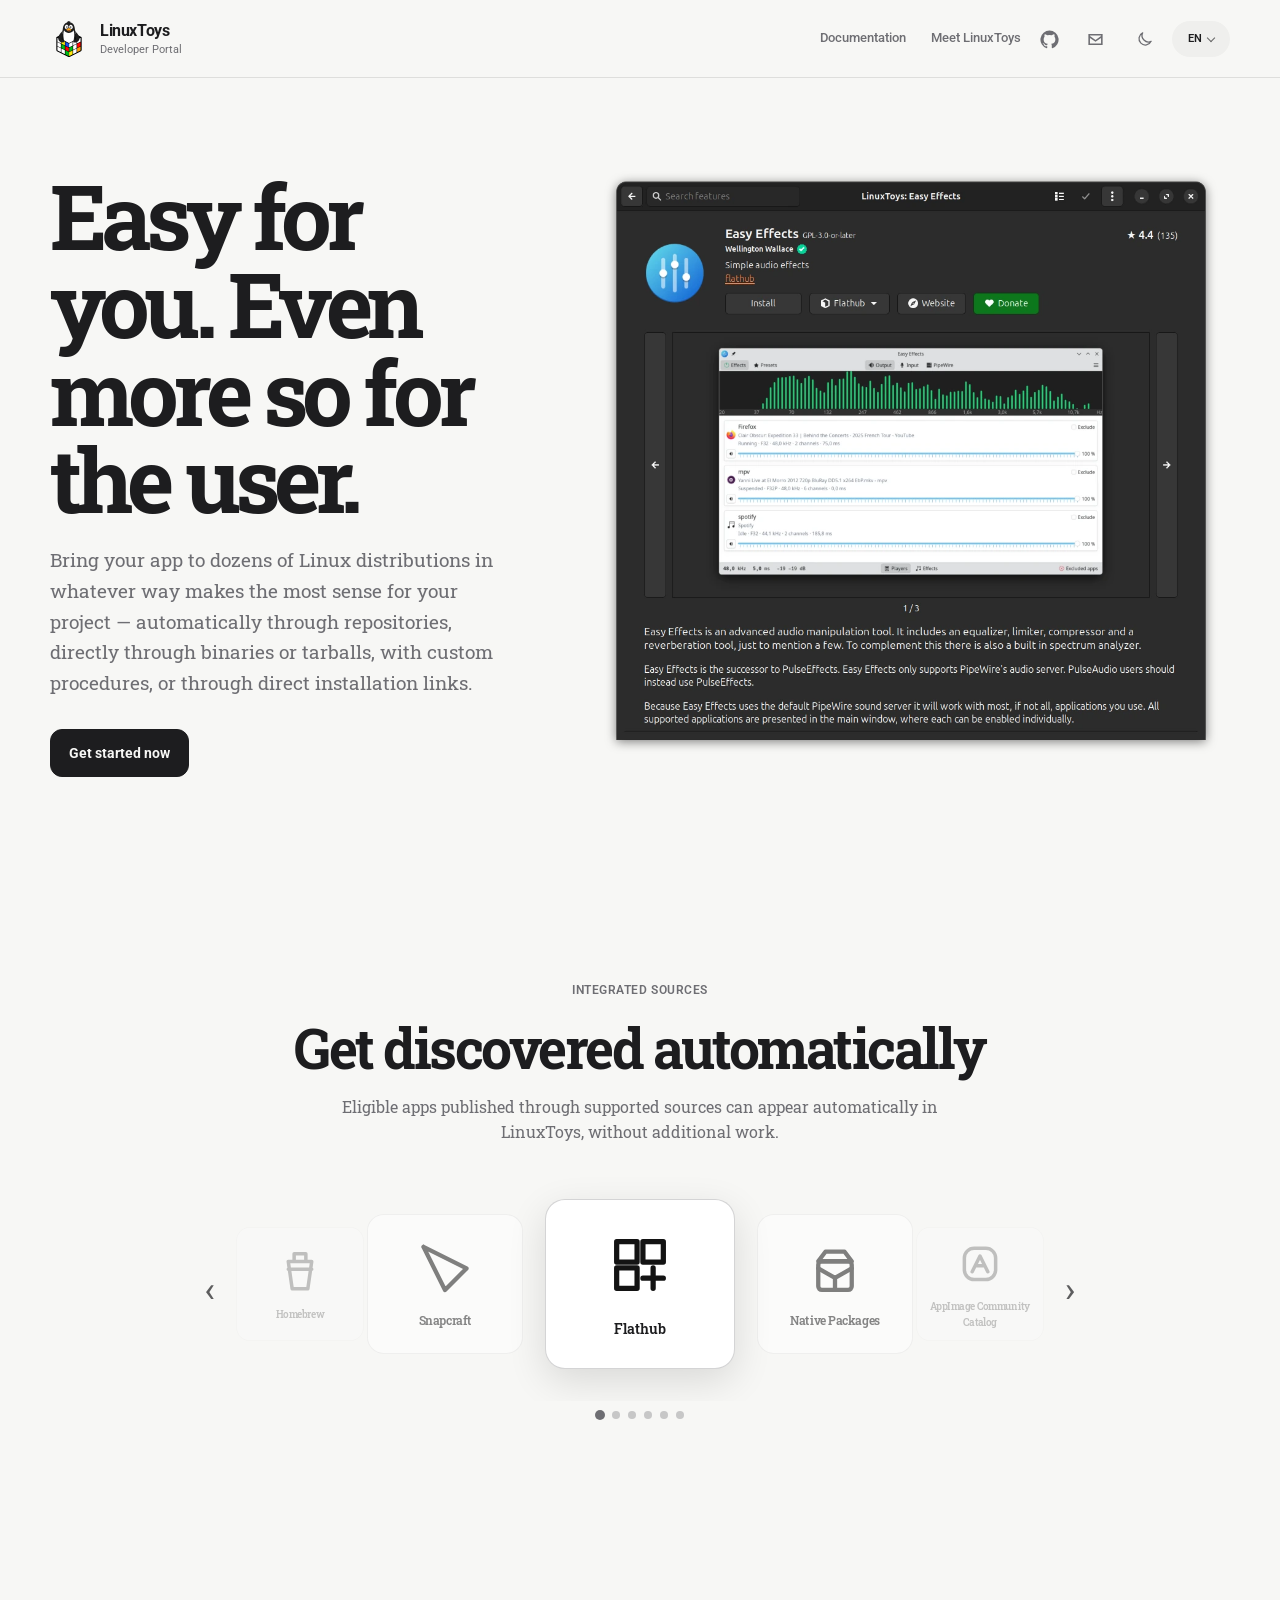
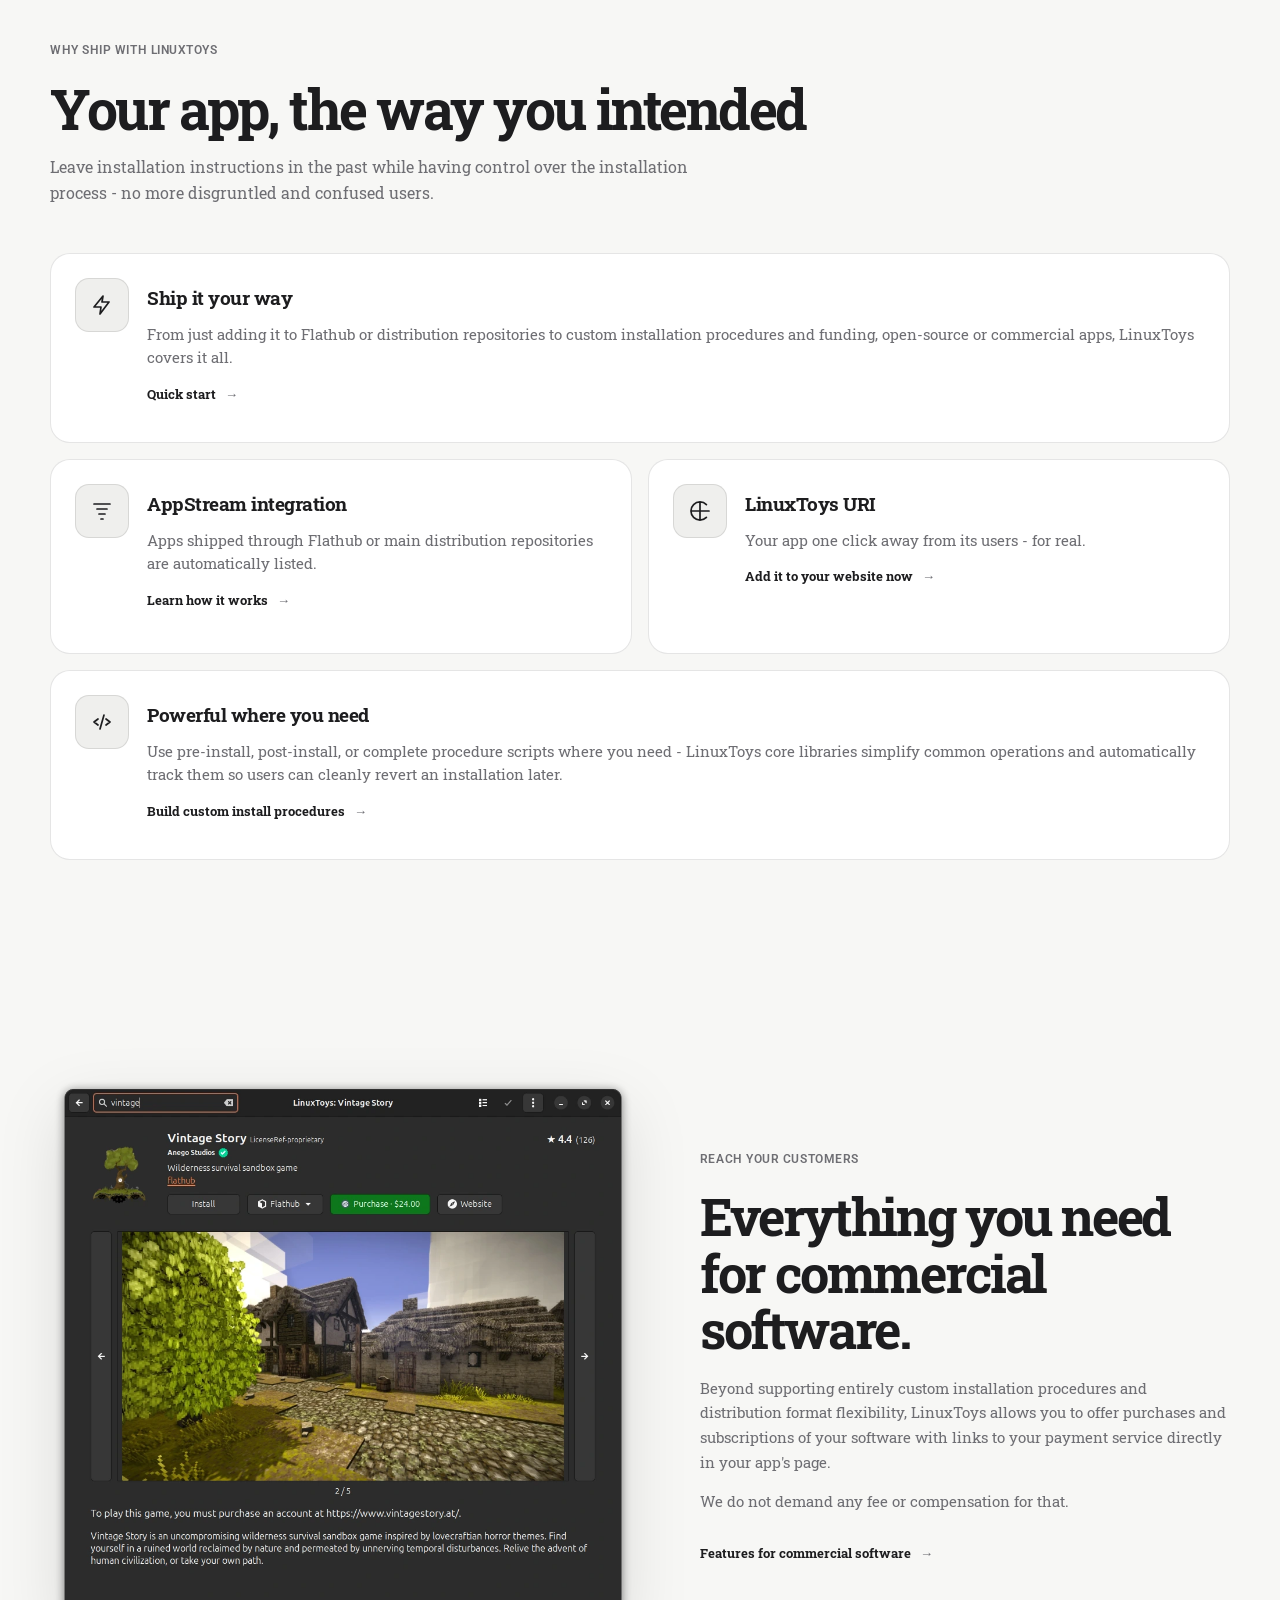
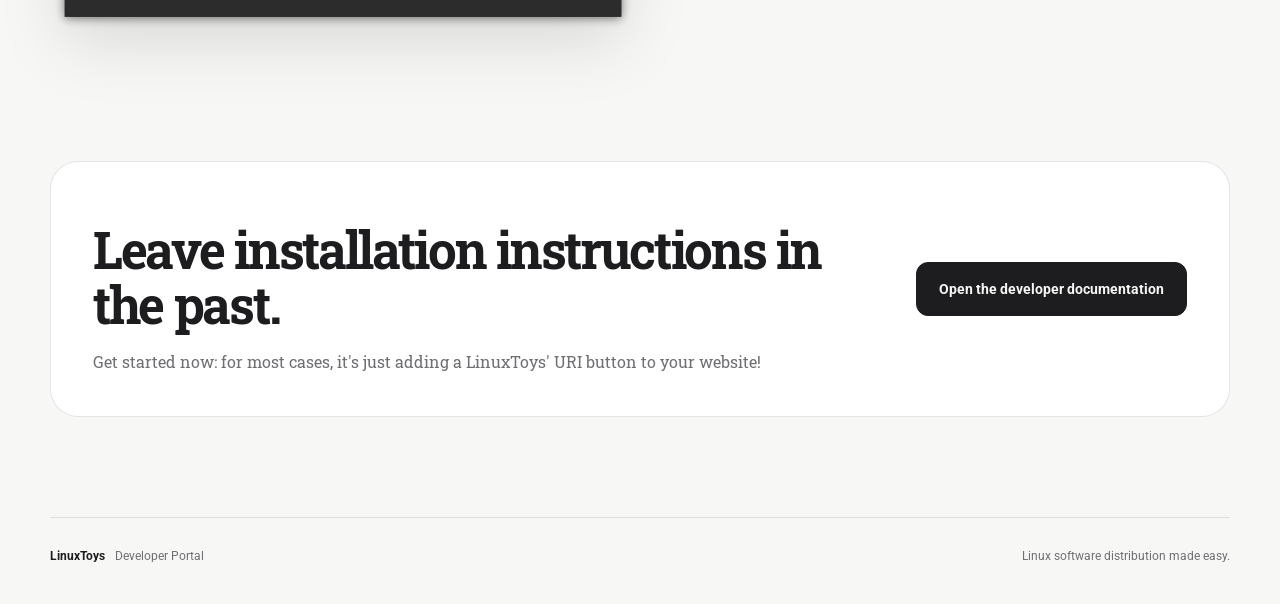
==== commit f594504c: "add catalog carousel" ====
--- a/index.html
+++ b/index.html
@@ -128,6 +128,19 @@
 <img class="hero-screenshot" data-theme-image src="assets/app-page.webp" alt="LinuxToys developer integration"/>
 </div>
 </section>
+<section class="section repo-section" id="repositories" data-i18n-aria-label="repoSources" aria-label="Software sources">
+ <div class="section-heading"><div class="eyebrow" data-i18n="repoEyebrow">Integrated sources</div><h2 data-i18n="repoTitle">Get discovered automatically</h2><p data-i18n="repoDescription">Eligible apps published through supported sources can appear automatically in LinuxToys, without additional work.</p></div>
+ <div class="repo-carousel" data-i18n-aria-label="repoSources" aria-roledescription="carousel" aria-label="Software sources">
+  <button class="repo-arrow repo-prev" data-i18n-aria-label="repoPrevious" type="button" aria-label="Previous">&#8249;</button>
+  <div class="repo-viewport"><div class="repo-track"><a class="repo-slide" href="https://flathub.org" target="_blank" rel="noopener noreferrer" aria-label="Flathub" data-repo="Flathub"><span class="repo-logo-wrap"><img loading="lazy" src="assets/repositories/flathub.svg" alt="" onerror="this.hidden=true;this.nextElementSibling.hidden=false"><span class="repo-fallback" hidden>FL</span></span><span class="repo-name">Flathub</span></a>
+<a class="repo-slide" href="https://www.freedesktop.org/wiki/Distributions/" target="_blank" rel="noopener noreferrer" aria-label="Native Packages" data-repo="Native Packages" data-i18n-repo="repoNative"><span class="repo-logo-wrap"><img loading="lazy" src="assets/repositories/native-packages.svg" alt="" onerror="this.hidden=true;this.nextElementSibling.hidden=false"><span class="repo-fallback" hidden>PK</span></span><span class="repo-name" data-i18n="repoNative">Native Packages</span></a>
+<a class="repo-slide" href="https://appimage.github.io/" target="_blank" rel="noopener noreferrer" aria-label="AppImage Community Catalog" data-repo="AppImage Community Catalog" data-i18n-repo="repoAppImage"><span class="repo-logo-wrap"><img loading="lazy" src="assets/repositories/appimage.svg" alt="" onerror="this.hidden=true;this.nextElementSibling.hidden=false"><span class="repo-fallback" hidden>AI</span></span><span class="repo-name" data-i18n="repoAppImage">AppImage Community Catalog</span></a>
+<a class="repo-slide" href="https://aur.archlinux.org/" target="_blank" rel="noopener noreferrer" aria-label="AUR" data-repo="AUR"><span class="repo-logo-wrap"><img loading="lazy" src="assets/repositories/archlinux.svg" alt="" onerror="this.hidden=true;this.nextElementSibling.hidden=false"><span class="repo-fallback" hidden>AUR</span></span><span class="repo-name">AUR</span></a>
+<a class="repo-slide" href="https://brew.sh" target="_blank" rel="noopener noreferrer" aria-label="Homebrew" data-repo="Homebrew"><span class="repo-logo-wrap"><img loading="lazy" src="assets/repositories/homebrew.svg" alt="" onerror="this.hidden=true;this.nextElementSibling.hidden=false"><span class="repo-fallback" hidden>HB</span></span><span class="repo-name">Homebrew</span></a>
+<a class="repo-slide" href="https://snapcraft.io" target="_blank" rel="noopener noreferrer" aria-label="Snapcraft" data-repo="Snapcraft"><span class="repo-logo-wrap"><img loading="lazy" src="assets/repositories/snapcraft.svg" alt="" onerror="this.hidden=true;this.nextElementSibling.hidden=false"><span class="repo-fallback" hidden>SN</span></span><span class="repo-name">Snapcraft</span></a></div></div>
+  <button class="repo-arrow repo-next" data-i18n-aria-label="repoNext" type="button" aria-label="Next">&#8250;</button>
+ </div><div class="repo-dots" data-i18n-aria-label="repoNavigation" aria-label="Carousel navigation"></div>
+ </section>
 <section class="section intro-section" id="features">
 <div class="section-heading">
 <div class="eyebrow" data-i18n="featuresEyebrow">Why developers use LinuxToys</div>
--- a/home/styles.css
+++ b/home/styles.css
@@ -1482,3 +1482,32 @@
     padding: 18px 20px 20px;
   }
 }
+
+/* Integrated software source carousel */
+.repo-section { text-align:center; overflow:hidden; }
+.repo-section .section-heading { max-width:780px; margin:0 auto 32px; }
+.repo-section .section-heading p { color:var(--muted); margin-inline:auto; }
+.repo-carousel { display:grid; grid-template-columns:40px minmax(0,1fr) 40px; align-items:center; gap:0; width:100%; max-width:900px; margin:auto; }
+.repo-viewport { flex:1; min-width:0; overflow:hidden; padding:22px 0; touch-action:pan-y; }
+.repo-track { position:relative; height:180px; }
+.repo-slide { position:absolute; top:0; left:50%; display:flex; flex-direction:column; align-items:center; justify-content:center; gap:14px; width:190px; height:170px; border:1px solid var(--border); border-radius:20px; background:var(--panel); color:var(--text); opacity:0; visibility:hidden; pointer-events:none; transform:translateX(-50%) scale(.7); transition:transform .55s ease,opacity .55s ease,visibility .55s; }
+.repo-slide[data-offset="0"] { opacity:1; visibility:visible; pointer-events:auto; transform:translateX(-50%) scale(1); border-color:var(--border-strong); box-shadow:0 12px 38px rgba(0,0,0,.12); z-index:3; }
+.repo-slide[data-offset="-1"] { opacity:.52; visibility:visible; pointer-events:auto; transform:translateX(calc(-50% - 195px)) scale(.82); z-index:2; }
+.repo-slide[data-offset="1"] { opacity:.52; visibility:visible; pointer-events:auto; transform:translateX(calc(-50% + 195px)) scale(.82); z-index:2; }
+.repo-slide[data-offset="-2"] { opacity:.24; visibility:visible; pointer-events:auto; transform:translateX(calc(-50% - 340px)) scale(.67); z-index:1; }
+.repo-slide[data-offset="2"] { opacity:.24; visibility:visible; pointer-events:auto; transform:translateX(calc(-50% + 340px)) scale(.67); z-index:1; }
+.repo-logo-wrap { display:grid; place-items:center; width:76px; height:76px; }
+.repo-logo-wrap img { width:70px; height:70px; object-fit:contain; filter:brightness(0) invert(1); opacity:.92; }
+.repo-fallback { font-size:2rem; font-weight:700; }
+.repo-name { font-size:.9rem; font-weight:600; }
+.repo-arrow { display:grid; place-items:center; align-self:center; justify-self:center; width:40px; height:56px; padding:0; border:0; border-radius:0; background:transparent; color:var(--text); font:inherit; font-size:2.2rem; line-height:1; cursor:pointer; z-index:4; opacity:.7; transition:opacity .2s ease,transform .2s ease; }
+.repo-arrow:hover,.repo-arrow:focus-visible { opacity:1; transform:scale(1.12); }
+.repo-dots { display:flex; justify-content:center; gap:8px; margin-top:10px; }
+.repo-dots button { width:8px; height:8px; padding:0; border:0; border-radius:50%; background:var(--muted); opacity:.35; cursor:pointer; }
+.repo-dots button[aria-current="true"] { opacity:1; transform:scale(1.25); }
+@media(max-width:600px) { .repo-carousel { gap:2px; } .repo-arrow { display:grid; place-items:center; align-self:center; justify-self:center; width:40px; height:56px; padding:0; border:0; border-radius:0; background:transparent; color:var(--text); font:inherit; font-size:2.2rem; line-height:1; cursor:pointer; z-index:4; opacity:.7; transition:opacity .2s ease,transform .2s ease; } .repo-slide { width:150px; } .repo-slide[data-offset="-1"] { transform:translateX(calc(-50% - 125px)) scale(.75); } .repo-slide[data-offset="1"] { transform:translateX(calc(-50% + 125px)) scale(.75); } .repo-slide[data-offset="-2"],.repo-slide[data-offset="2"] { opacity:0; pointer-events:none; } }
+@media(prefers-reduced-motion:reduce) { .repo-slide { transition:none; } }
+
+/* Monochrome repository marks adapt to explicit and system color themes. */
+html[data-theme="light"] .repo-logo-wrap img { filter:brightness(0); }
+@media (prefers-color-scheme:light) { :root:not([data-theme="dark"]) .repo-logo-wrap img { filter:brightness(0); } }
